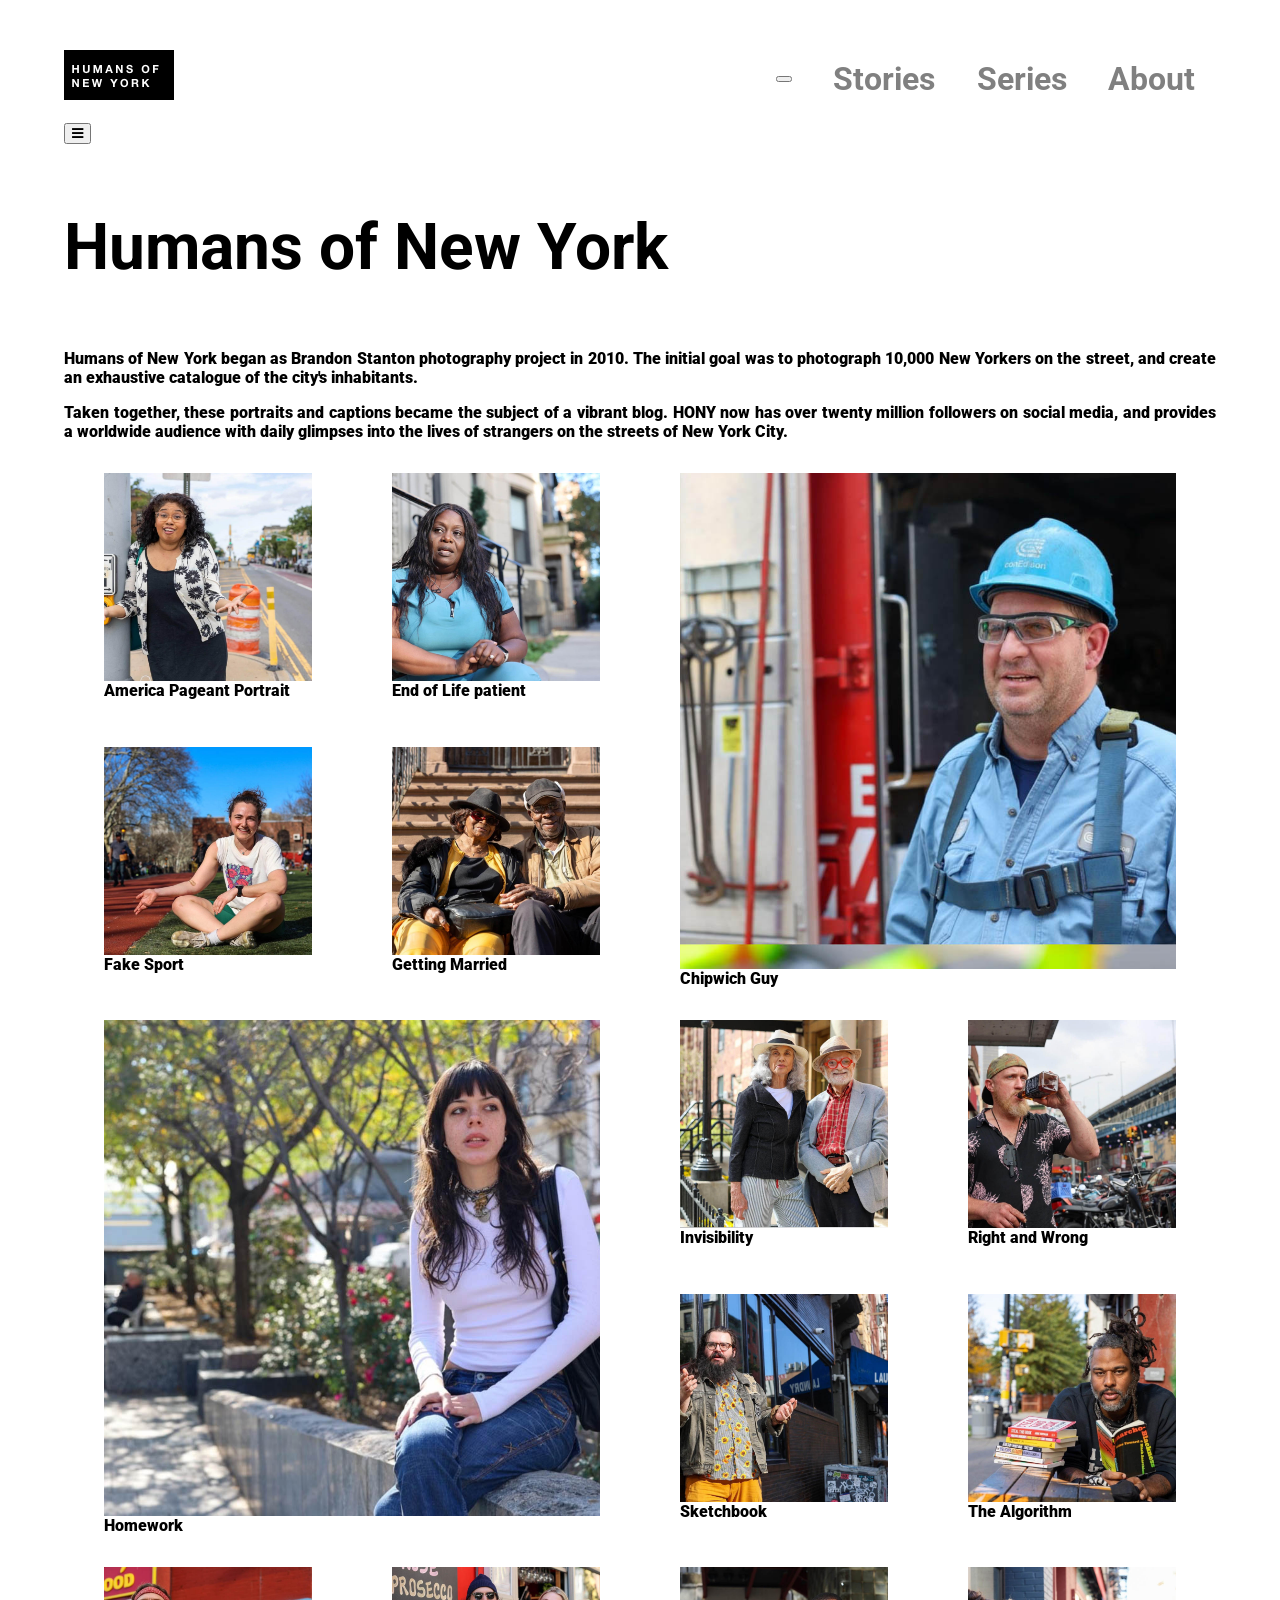
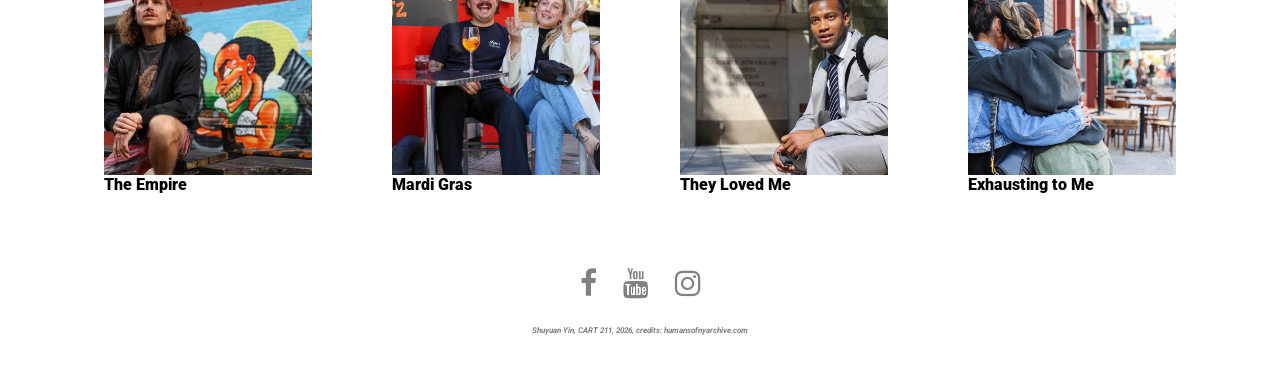
==== assessment5-6/index.html @ f4af53f8 "Add basic scripts for hamburger menu" ====
<!DOCTYPE html>
<html lang="en">
<head>
    <meta charset="UTF-8">
    <meta name="viewport" content="width=device-width, initial-scale=1.0">
    <title>Humans of New York | Cart 211 Assessment</title>

    <meta name="description" content="A Humans of New York Story - A Course exercise (cart211_ exploring semantic HTML, CSS Grid and Mobile queries)">

    <meta property="og:type" content="article">
    <meta property="og:title" content="Humans of New York">
    <meta property="og:description" content="A Humans of New York story presented for CART 211">
    
    <!-- Page url and image use din social media previews -->
    <meta property="og:url" content="put your url here">
    <meta property="og:image" content="">

    <!-- Dimensions and alt desc -->
    
    <meta property="og:image:width" content="1200">
    <meta property="og:image:height" content="630">
    <meta property="og:image:alt" content="Portrait associated with the America Pageant story">

    <!-- Twitter card metadata controls the appearance of shared links on X --> 
    <meta name="twitter:card" content="summary_large_image">
    <meta name="twitter:title" content="Humans of New York">
    <meta name="twitter:description" content="A Humans of New York Story">
    <meta name="twitter:image" content="https:/">

    <!-- Identifies the preferred URL for this page to search engines -->
    <link rel="canonical" href="">

    <!-- favicon -->
    <link rel="icon" href="favicon.ico">

    <meta name="author" content="Shuyuan Yin">
    <meta name="copyright" content="Shuyuan Yin, Student Project, 2026">

    <link rel="stylesheet" href="default.css">
    <!-- google fonts -->
    <link rel="preconnect" href="https://fonts.googleapis.com">
    <link rel="preconnect" href="https://fonts.gstatic.com" crossorigin>
    <link href="https://fonts.googleapis.com/css2?family=Roboto:ital,wght@0,100..900;1,100..900&display=swap" rel="stylesheet">
    
    <!-- Loads Font Awesome, lib for ready made icons -->
    <!-- The social media icons and hamburger menu use this library -->
    <link rel="stylesheet" href="https://cdnjs.cloudflare.com/ajax/libs/font-awesome/4.7.0/css/font-awesome.min.css">
</head>
<body>
    <div id="wrapper">
        <header>
            <nav>
                <div class="logo">
                    <a href="#">
                        <img src="assets/logo.png" alt="Logo" width="110" height="50">
                    </a>
                </div>

                <div class="menu1">
                    <!-- The X-button closes the mobile menu -->
                    <button type="button" class="close-menu" aria-label="Close Navigation Menu"></button>
                    <a href="story1.html" class="menu1_active">Stories</a>
                    <a href="#" class="menu1_active">Series</a>
                    <a href="index.html" class="menu1_active">About</a>
                </div>
                <!-- Hamburger button: displayed on mobile and tablet screens -->
                <div class="Hamburger-menu">
                    <button type="button" aria-label="Close Navigation Menu">
                        <!-- Font Awesome displays the three horizontal menu lines -->
                        <span class="fa fa-bars" aria-hidden="true"></span>
                    </button>
                </div>
            </nav>
        </header>

        <section>
            <article>
                <h1>Humans of New York</h1>
                <p class="intro">
                    Humans of New York began as Brandon Stanton photography project in 2010.  The initial goal was to photograph 10,000 New Yorkers on the street, and create an exhaustive catalogue of the city's inhabitants.
                </p>
                <p class="intro">
                    Taken together, these portraits and captions became the subject of a vibrant blog. HONY now has over twenty million followers on social media, and provides a worldwide audience with daily glimpses into the lives of strangers on the streets of New York City. 
                </p>
                <!-- IMAGE GALLERY -->
                <!-- The pict class creates the CSS grid layour. Each figure is one galley item. Classes im1 through im14 let CSS position images at different sizes to create an asymmetrical collage -->
                <div class="pict">
                    <!-- figure 1: image link caption -->
                    <figure class="im1">
                        <a href="story1.html">
                            <img src="assets/america_pageant.jpg" class="im" alt="America Pageant"></a>

                            <!-- Caption shown over the image using CSS -->
                            <div class="hover-text">America Pageant Portrait</div>
                    </figure>
                    <!-- Figure 2 -->
                    <figure class="im2">
                        <a href="story1.html">
                            <img src="assets/end_of_life_patient.jpg" class="im" alt="End of life patient portrait"></a>

                            <!-- Caption shown over the image using CSS -->
                            <div class="hover-text">End of Life patient</div>
                    </figure>                   
                    <!-- Figure 3 -->
                    <figure class="im3">
                        <a href="story1.html">
                            <img src="assets/Chipwich_guy.jpg" class="im" alt="Chipwich Guy"></a>

                            <!-- Caption shown over the image using CSS -->
                            <div class="hover-text">Chipwich Guy</div>
                    </figure>    
                    <!-- Figure 4 -->
                    <figure class="im4">
                        <a href="story1.html">
                            <img src="assets/fake_sport.jpg" class="im" alt="Fake Sport"></a>

                            <!-- Caption shown over the image using CSS -->
                            <div class="hover-text">Fake Sport</div>
                    </figure>                       
                    <!-- Figure 5 -->
                    <figure class="im5">
                        <a href="story1.html">
                            <img src="assets/gettin_married.jpg" class="im" alt="Getting Married"></a>

                            <!-- Caption shown over the image using CSS -->
                            <div class="hover-text">Getting Married</div>
                    </figure>    
                    <!-- Figure 6 -->
                    <figure class="im6">
                        <a href="story1.html">
                            <img src="assets/homework.jpg" class="im" alt="Homework"></a>

                            <!-- Caption shown over the image using CSS -->
                            <div class="hover-text">Homework</div>
                    </figure>    
                    <!-- Figure 7 -->
                    <figure class="im7">
                        <a href="story1.html">
                            <img src="assets/invisibility.jpg" class="im" alt="Invisibility Story Portrait"></a>

                            <!-- Caption shown over the image using CSS -->
                            <div class="hover-text">Invisibility</div>
                    </figure>
                    <!-- Figure 8 -->
                    <figure class="im8">
                        <a href="story1.html">
                            <img src="assets/Right_and_wrong.jpg" class="im" alt="Right and Wrong"></a>

                            <!-- Caption shown over the image using CSS -->
                            <div class="hover-text">Right and Wrong</div>
                    </figure>                       
                    <!-- Figure 9 -->
                    <figure class="im9">
                        <a href="story1.html">
                            <img src="assets/sketchbook.jpg" class="im" alt="sketchbook"></a>

                            <!-- Caption shown over the image using CSS -->
                            <div class="hover-text">Sketchbook</div>
                    </figure>    
                    <!-- Figure 10 -->
                    <figure class="im10">
                        <a href="story1.html">
                            <img src="assets/the_algorithm.jpg" class="im" alt="The Algorithm"></a>

                            <!-- Caption shown over the image using CSS -->
                            <div class="hover-text">The Algorithm</div>
                    </figure>    
                    <!-- Figure 11 -->
                    <figure class="im11">
                        <a href="story1.html">
                            <img src="assets/The_Empire.jpg" class="im" alt="The Empire"></a>

                            <!-- Caption shown over the image using CSS -->
                            <div class="hover-text">The Empire</div>
                    </figure>    
                    <!-- Figure 12 -->
                    <figure class="im12">
                        <a href="story1.html">
                            <img src="assets/Mardi-Gras.jpg" class="im" alt="Mardi Gras"></a>

                            <!-- Caption shown over the image using CSS -->
                            <div class="hover-text">Mardi Gras</div>
                    </figure>    
                    <!-- Figure 13 -->
                    <figure class="im13">
                        <a href="story1.html">
                            <img src="assets/they_loved_me.jpg" class="im" alt="They Loved Me"></a>

                            <!-- Caption shown over the image using CSS -->
                            <div class="hover-text">They Loved Me</div>
                    </figure>    
                    <!-- Figure 14 -->
                    <figure class="im14">
                        <a href="story1.html">
                            <img src="assets/exhausting_to_me.jpg" class="im" alt="Exhausting to Me"></a>

                            <!-- Caption shown over the image using CSS -->
                            <div class="hover-text">Exhausting to Me</div>
                    </figure>    
                </div>
                <!-- End of Image Gallery -->
            </article>
        </section>
        
        <footer>
            <!-- Groups the social icons and credits together -->
            <div class="social">
                <!-- Social media links -->
                <!-- Font Awesome uses class names to display each icon -->
                <!-- The # links are placeholders and should be replaced with real profile URL's -->
                <div class="icons-wrapper">
                    <a href="#" class="fa fa-facebook" aria-label="Facebook"></a> 
                    <a href="#" class="fa fa-youtube" aria-label="YouTube"></a>
                    <a href="#" class="fa fa-instagram" aria-label="Instagram"></a>
                </div>
                <div class="credits">
                    <p>Shuyuan Yin, CART 211, 2026, credits: humansofnyarchive.com</p>
                </div>
            </div>
        </footer>
    <!-- End of main wrapper -->
    </div>
    <!-- JavaScript - Makes the mobile hamburger menu open and close
     JS adds or removes a CSS class 
     The CSS decides what the menu looks like 
     when that class is present/active -->
    <script>
        // wait until the HTML document has finished loading.HTML. This ensures that the bbuttons exists before JS tries to select items.
        document.addEventListener('DOMContentLoaded', () => {
            // Find the hamburger button inside the mobile menu container
            const hamburgerButton = document.querySelector('.Hamburger-menu button');
            // Find X button to close menu
            const closeButton = document.querySelector('.close-menu');
            // Find container holding nav links
            const menu1 = document.querySelector('.menu1');
            // When the hamburger menu is clicked, add the class "menu-deployed" to the Nav menu. The CSS uses this class to make the menu visibile
            hamburgerButton.addEventListener('click', () => {
                menu1.classList.add('menu-deployed');
            }); 
            // When the X button is clicked, remove the "menu-deployed" class so the new menu closes
            closeButton.addEventListener('click', ()=>{
                menu1.classList.remove('menu-deployed');
            });
        });
    </script>
</body>
</html>
---- assessment5-6/default.css ----
/* General page style */
body {
    font-family: Roboto, sans-serif;
    /* makes the text VERY bold */
    font-weight: 900;
    /* Use the default font size as the reference size */
    font-size: 1em;
    /* spacing */
    padding: 0;
    margin: 0;
}

.menu1 {
    display: flex;
    background: white;
    justify-content: space-around;
    align-items: center;
}

.menu1 a{
    display: block;   
}

#wrapper{
    width: 90%;
    margin: 0 auto;
}

h1 {
    text-align: left;
    /* Make heading x4 base font size */
    font-size: 4em;
    /* Add space below heading */
    margin-bottom: 1em;
}

h2 {
    margin-top: 0px;
    margin-bottom: 30px;
    text-align: right;
    font-size: 20px;
    color: darkgray;
}

#intro {
    font-size: 2em;
    margin-bottom: 1em;
    text-align: justify;
}

/* NAVIGATION BAR */

nav {
    display: grid;
    /* First column: 60% of the grid width */
    /* Second column: the remaining available space */
    grid-template-columns: 60% 1fr;
    
    align-items: center;
    font-size: 2em;
    margin-top: 50px;
}

.logo {
    text-align: left;
}

nav a {
    text-decoration: none;
    color: black;
    font-weight: bold;
}

nav a:hover{
    color: darkgray;
}

.menu1 {
    text-align: right;
}

.menu1_active {
    text-align: right;
    color: gray;
}

/* SECTION AND ARTICLES */

section {
    margin-bottom: 30px;
    text-align: justify;
}

/* Add extra space below the final paragraph */
article p:last-child{
    margin-bottom: 80px;
}

article h3 {
    margin-bottom: 10px;
    color: darkgray;
}

/* FOOTER */
footer {
    margin-top: 20px;
    min-height: 30px;
    font-size: 10px;
    font-weight: lighter;
    text-align: right;
    font-style: italic;
}

footer a {
    text-decoration: none;
    color: black;
}

/* DESKTOP IMAGE GRID */
.pict {
    display: grid;
    /* Create 12 equally sized columns */
    grid-template-columns: repeat(12, 1fr);
    gap: 0;
    margin: 0;
    padding: 0;
}

.im {
    width: 100%;
    height: auto;
    /* request a square image area */
    aspect-ratio: 1 / 1;
    /* fill the area without stretching the image */
    /* the image may be cropped to fit */
    object-fit: cover;
    /* include padding and margins inside element dimensions */
    box-sizing: border-box;
    display: block;
}

/* FIRST AND SECOND ROWS */
/* Image 1: Upper left position */
.im1 {
    /* span this image 3 columns */
    grid-column: 1 / 4;

    /* span 2 rows */
    grid-row: 1 / 3;
}

.im2 {
    /* span next 3 columns */
    grid-column: 4 / 7;

    /* span same 2 rows */
    grid-row: 1 / 3;
}

/* Image 3 is a large rectangle on the right */
.im3 {
    /* span 6 columns */
    grid-column: 7 / 13;

    /* span 2 rows */
    grid-row: 1 / 5;
}

/* Img 4: below image 1 */
.im4 {
    /* same 3 columns as image 1 */
    grid-column: 1 / 4;

    /* span 2 rows */
    grid-row: 3 / 5;
}

/* img5: below image 2 */
.im5 {
    /* span this image 3 columns */
    grid-column: 4 / 7;

    /* span 2 rows */
    grid-row: 3 / 5;
}

/* THIRD AND FOURTH ROWS */
/* img 6: large rectangle on the left */
.im6{
    /* span 6 columns */
    grid-column: 1 / 7;

    /* span 4 rows */
    grid-row:  5 / 9;
}

/* upper img on the right */
.im7{
    /* span 3 columns */
    grid-column: 7 / 10;

    /* span 2 rows */
    grid-row:  5 / 7;
}

/* Beside Image 7 */
.im8{
    /* span last 3 columns */
    grid-column: 10 / 13;

    /* span 2 rows */
    grid-row:  5 / 7;
}

/* below img 7 */
.im9{
    /* same as 7 */
    grid-column: 7 / 10;

    /* span rows 7 and 8 */
    grid-row:  7 / 9;
}

.im10{
    /* smae as img 8*/
    grid-column: 10 / 13;

    /* span rows 7 and 9 */
    grid-row:  7 / 9;
}

/* FINAL ROW: IMAGES 11 TO 14 */
/* Apply shared positioning to images 11 and 13 */
.im11, .im13 {
    /* initially assigning first 3 columns */
    grid-column: 1 / 4;

    /* span the final 2 rows */
    grid-row: 9 / 11;
}

/* Apply shared positioning to images 12 to 14 */
.im12, .im14 {
    /* initially assigning columns 4 through 6 */
    grid-column: 4 / 7;

    /* span the final 2 rows */
    grid-row: 9 / 11;
}

/* Override starting position for img 13 */
.im13 {
    /* place img 13 in column 7 through 9 */
    grid-column: 7 / 10;
}

/* Override starting position for image 14 */
.im14 {
    /* place img 14 in column 10 through 12 */
    grid-column: 10 / 13;
}

/* END OF THE DESKTOP IMAGE GRID */

/* SOCIAL MEDIA LINKS */
.social a {
    color: gray;
    font-size: 30px;
}

.social a:hover{
    color: lightgray;
    font-size: 30px;
}

.social p {
    margin-top: 10px;
    margin-bottom: 30px;
    color: gray;
    text-align: center;
    /* Use 80% of the inherited font size */
    font-size: 0.8em;
}

/* SOCIAL ICON CONTAINER */
.social {
    display: flex;
    /* Stack the children vertically  */
    flex-direction: column;
    /* Center the children horizontally */
    align-items: center;
    text-align: center;
    /* 20 vertical, 0 horizontal */
    padding: 20px 0px;
}

.social .fa {
    font-size: 3em;
    padding: 8px;
    color: gray;
}

/* ICON ROW AND HOVER EFFECTS */
.icons-wrapper {
    /* arrange icons in a row */
    display: flex;
    justify-content: center;
    /* allows the icons to move to another line when needed */
    flex-wrap: wrap;
    gap: 10px;
    width: 100%;
}

.fa {
    font-size: 6em;
}

.fa:hover {
    color: lightgray;
}

.credits {
    margin-top: 10px;
    font-size: 1em;
    width: 100%;
}
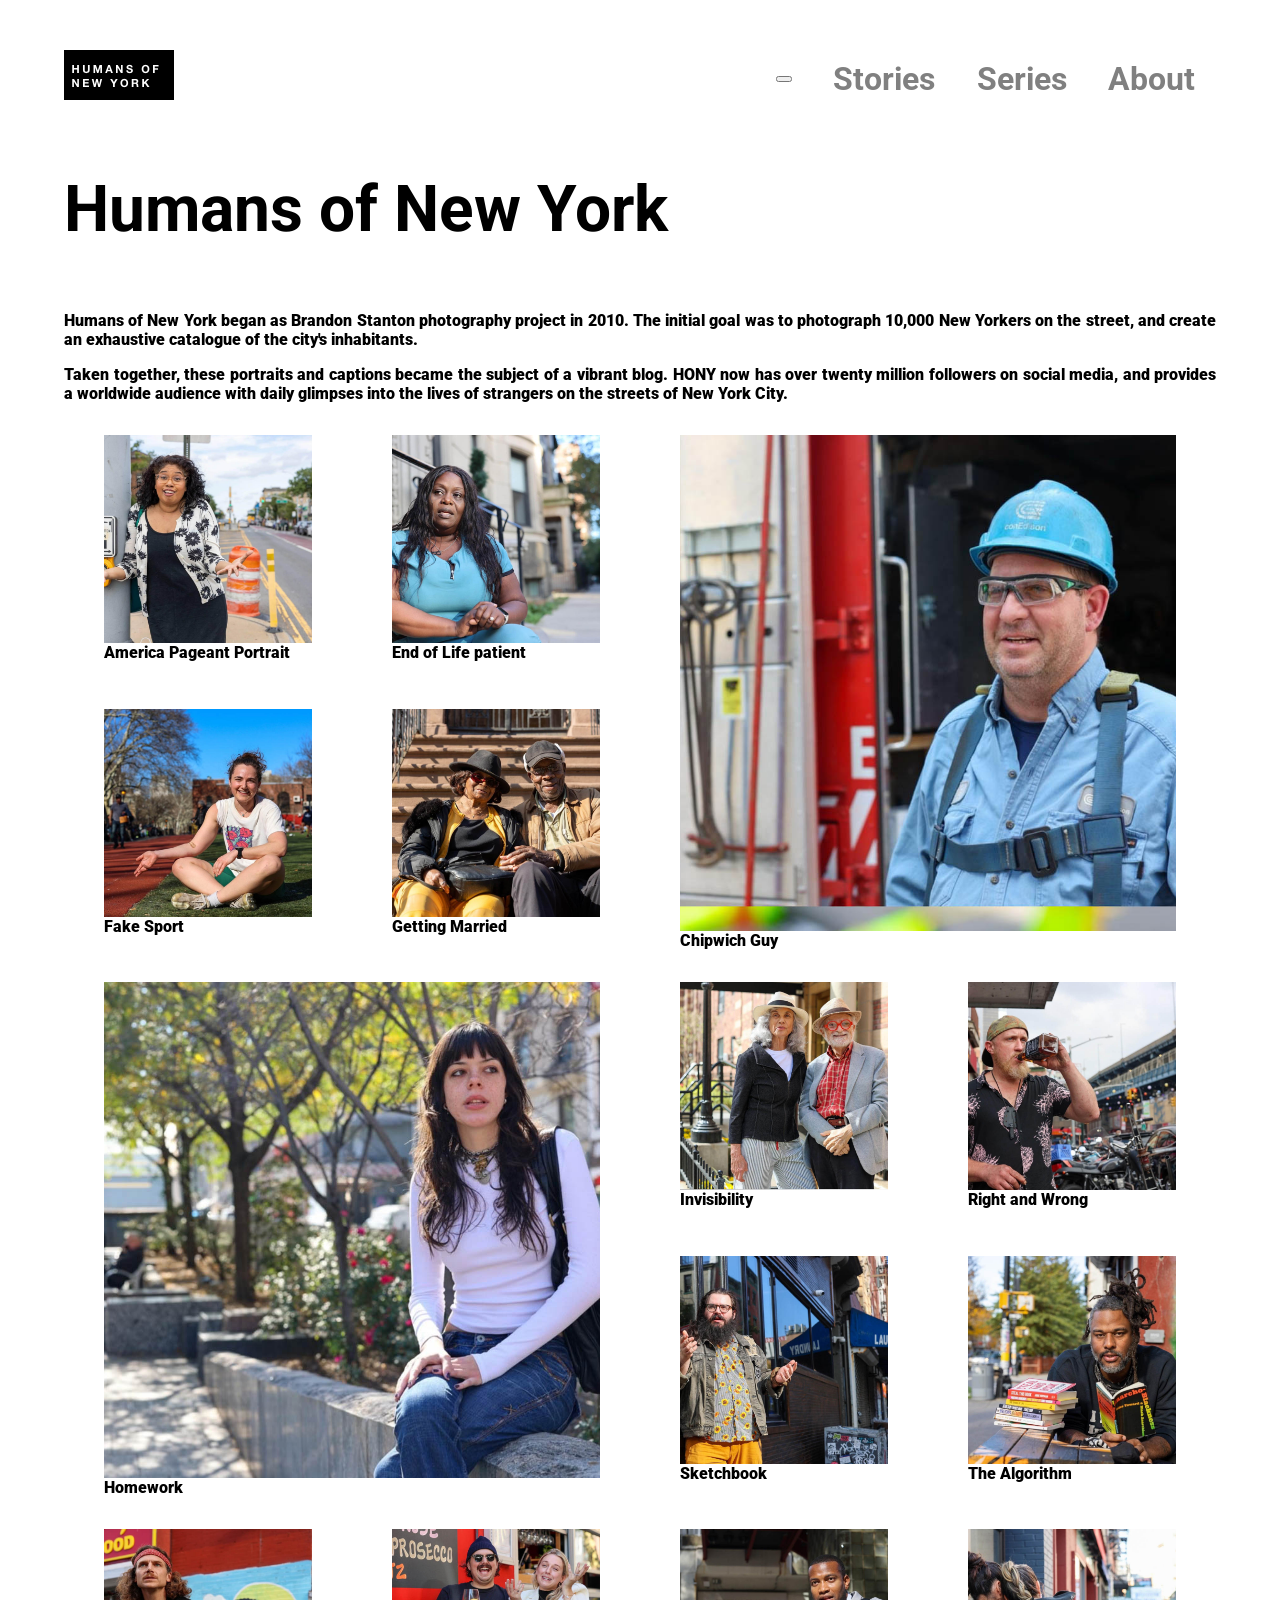
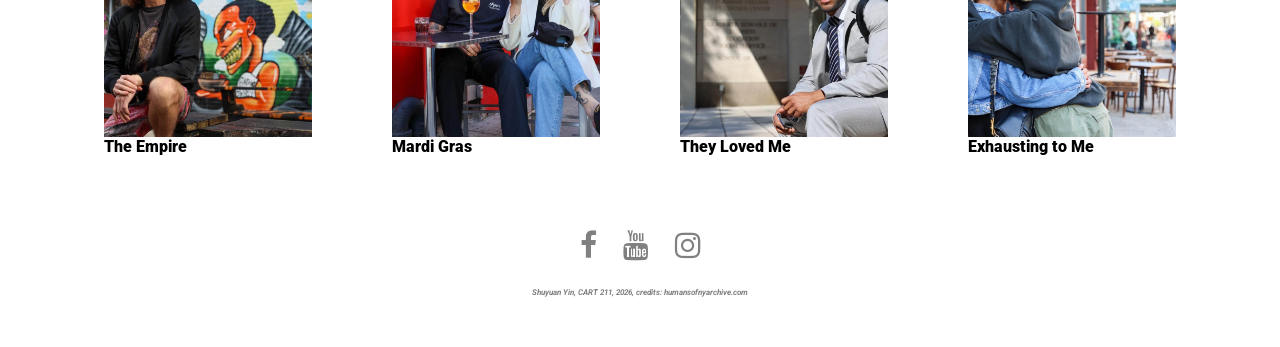
==== commit f77fc39d: "Add new css for stories and burger menu" ====
--- a/assessment5-6/index.html
+++ b/assessment5-6/index.html
@@ -64,7 +64,7 @@
                     <a href="index.html" class="menu1_active">About</a>
                 </div>
                 <!-- Hamburger button: displayed on mobile and tablet screens -->
-                <div class="Hamburger-menu">
+                <div class="hamburger-menu">
                     <button type="button" aria-label="Close Navigation Menu">
                         <!-- Font Awesome displays the three horizontal menu lines -->
                         <span class="fa fa-bars" aria-hidden="true"></span>
@@ -228,7 +228,7 @@
         // wait until the HTML document has finished loading.HTML. This ensures that the bbuttons exists before JS tries to select items.
         document.addEventListener('DOMContentLoaded', () => {
             // Find the hamburger button inside the mobile menu container
-            const hamburgerButton = document.querySelector('.Hamburger-menu button');
+            const hamburgerButton = document.querySelector('.hamburger-menu button');
             // Find X button to close menu
             const closeButton = document.querySelector('.close-menu');
             // Find container holding nav links
--- a/assessment5-6/default.css
+++ b/assessment5-6/default.css
@@ -21,6 +21,30 @@
     display: block;   
 }
 
+/* hide the hamburger menu by default on desktop */
+.hamburger-menu {
+    display: none;
+    /* the mobile media query will display it */
+    /* vertically center its contents when using Flexbox */
+    align-items: center;
+    /* horizontally center its content */
+    justify-content: center;
+}
+
+.hamburger-menu button {
+    /* removes default BG for buttons */
+    background: none;
+    border: none;
+    font-size: 2em;
+    color: gray;
+}
+
+.hamburger-menu button .fa-bars {
+    cursor: pointer;
+}
+
+/* MAIN CONTENT AND HEADINGS */
+
 #wrapper{
     width: 90%;
     margin: 0 auto;
@@ -42,10 +66,23 @@
     color: darkgray;
 }
 
+.stories-title{
+    text-align: right;
+    font-size: 3em;
+}
+
 #intro {
     font-size: 2em;
     margin-bottom: 1em;
     text-align: justify;
+}
+
+h3 {
+    margin-top: 0px;
+    margin-bottom: 10px;
+    text-align: left;
+    font-size: 20px;
+    color: darkgray;
 }
 
 /* NAVIGATION BAR */
@@ -116,7 +153,30 @@
     color: black;
 }
 
+/* Story Page Layout */
+/* Left column of the story page */
+.left-stories {
+    /* Span five grid columns, from line 1 to line 6 */
+    grid-column: 1 / 6;
+    margin: 0;
+    padding: 0;
+}
+
+/* Right column containing the story text */
+.stories {
+    grid-column: 7 / 13;
+    margin: 0;
+    padding: 0;
+    font-size: 1.2em;
+    line-height: 1.5em;
+}
+
+.stories p {
+    margin-top: 0;
+}
+
 /* DESKTOP IMAGE GRID */
+
 .pict {
     display: grid;
     /* Create 12 equally sized columns */
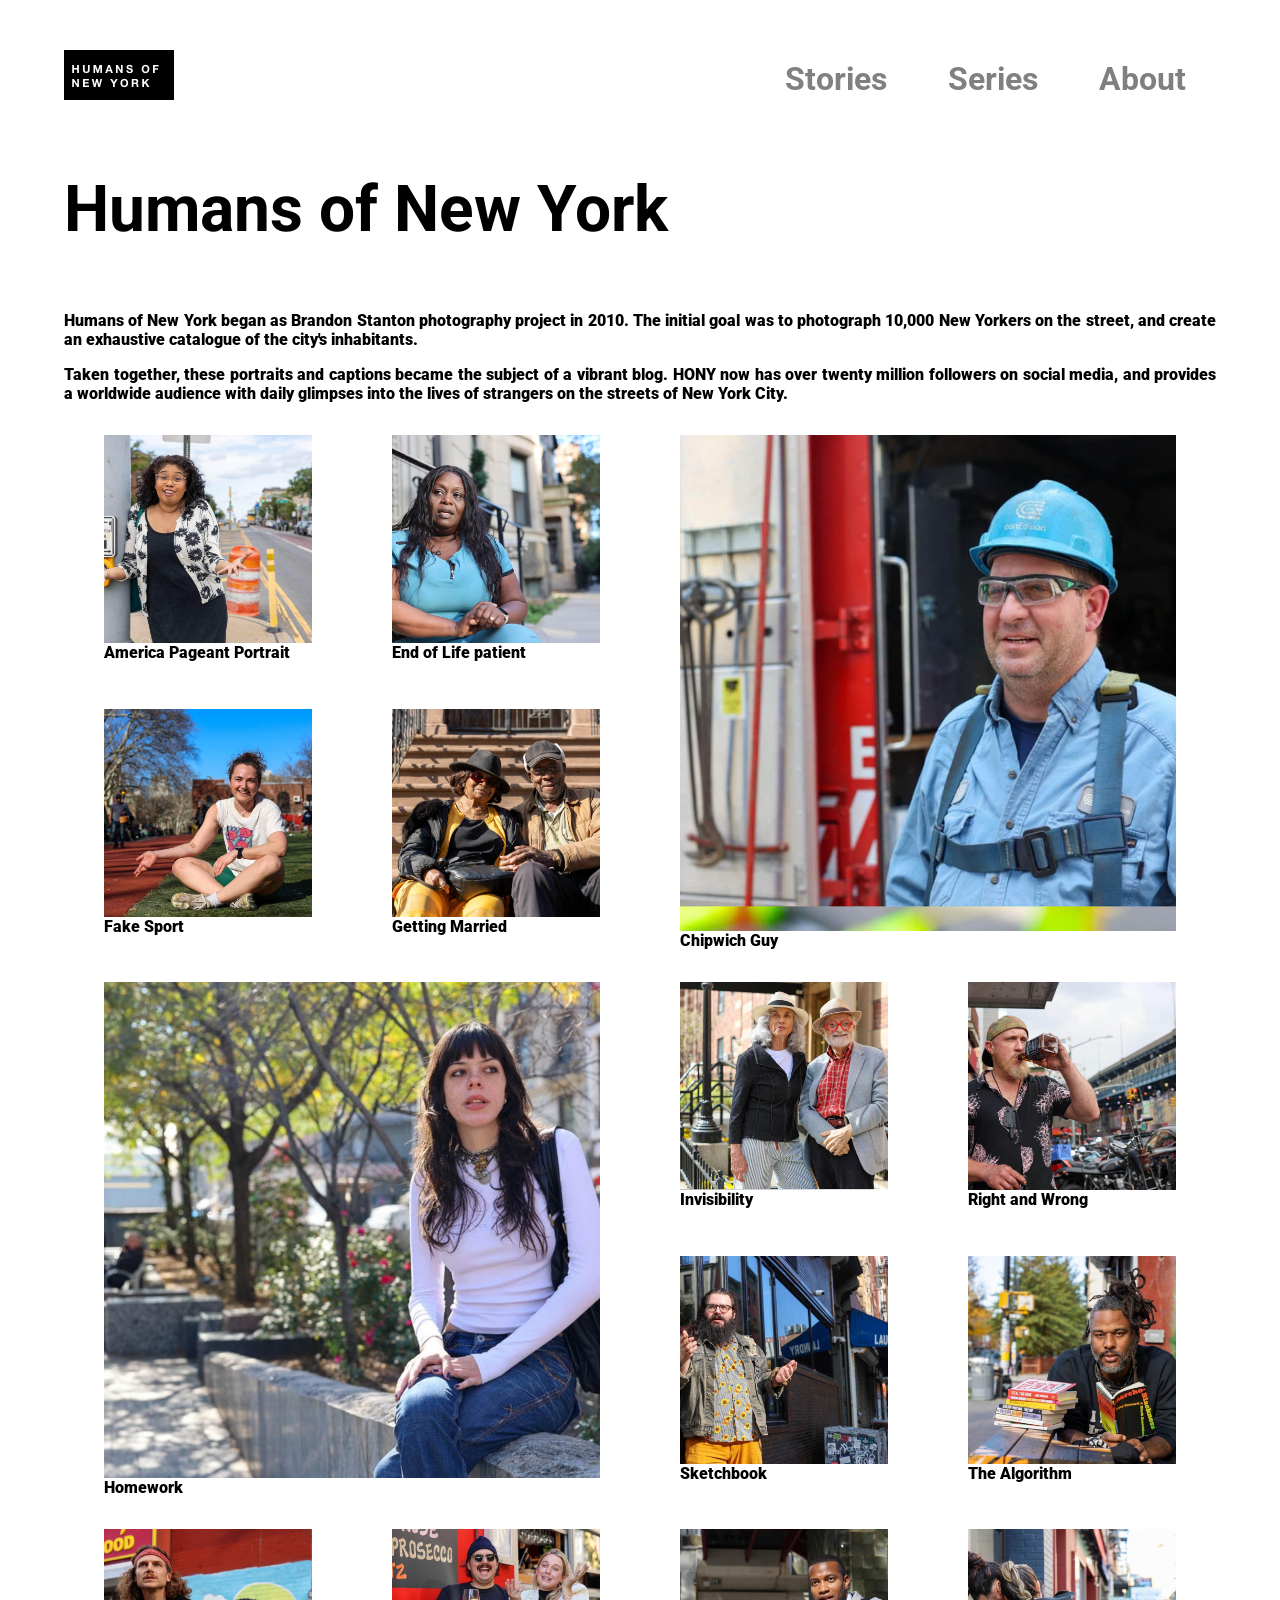
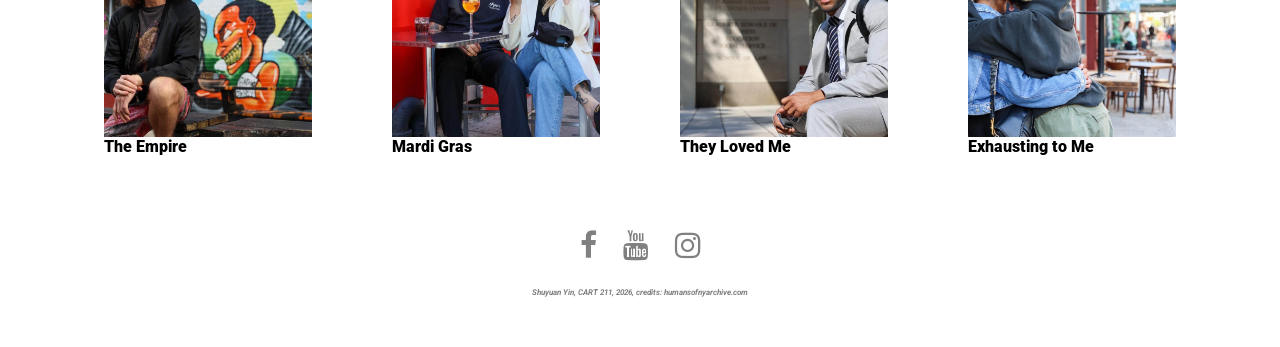
==== commit 33677ec6: "Add content to button for display" ====
--- a/assessment5-6/index.html
+++ b/assessment5-6/index.html
@@ -58,7 +58,8 @@
 
                 <div class="menu1">
                     <!-- The X-button closes the mobile menu -->
-                    <button type="button" class="close-menu" aria-label="Close Navigation Menu"></button>
+                    <!-- &[INSERT TEXT]; is an escape character, this will display a multiplcation sign -->
+                    <button type="button" class="close-menu" aria-label="Close Navigation Menu">&times;</button>
                     <a href="story1.html" class="menu1_active">Stories</a>
                     <a href="#" class="menu1_active">Series</a>
                     <a href="index.html" class="menu1_active">About</a>
--- a/assessment5-6/default.css
+++ b/assessment5-6/default.css
@@ -41,6 +41,10 @@
 
 .hamburger-menu button .fa-bars {
     cursor: pointer;
+}
+
+.close-menu {
+    display: none;
 }
 
 /* MAIN CONTENT AND HEADINGS */
@@ -383,4 +387,214 @@
     margin-top: 10px;
     font-size: 1em;
     width: 100%;
+}
+
+/* RESPONSIVE DESIGN */
+
+/* Apply these styles when the screen is 1024px wide or less */
+@media (max-width: 1024px) {
+    /* Show the Hamburger menu on smaller screens */
+    .hamburger-menu {
+        display: flex;
+        align-items: center;
+    }
+    /* Set mobile menu link colors and decorations */
+    .menu1 a, .menu a:hover {
+        text-decoration: none;
+        color: gray;
+        background-color: transparent;
+    }
+    /* Hide the menu until it is opened */
+    .menu1 {
+        display: none;
+        position: fixed;
+        top: 0;
+        left: 0;
+        width: 100%;
+        height: 100%;
+        background: white;
+        flex-direction: column;
+        justify-content: center;
+        align-items: center;
+        /* place menu above most page content */
+        z-index: 1000;
+    }
+
+    /* Make each mobile menu link easier to tap */
+    .menu1 a {
+        padding: 20px;
+    }
+
+    /* display close menu button */
+    .close-menu {
+        display: block;
+        position: absolute;
+        top: 20px;
+        right: 20px;
+        font-size: 2em;
+        color: gray;
+    }
+
+    .hamburger-menu {
+        display: block;
+    }
+
+    /* Apply this class when mobile menu is opened */
+    .menu-deployed {
+        display: flex;
+        flex-direction: column;
+        justify-content: center;
+        align-items: center;
+        width: 100%;
+        /* vh fills the viewport height */
+        height: 100vh;
+        position: fixed;
+        top: 0;
+        left: 0;
+        background-color: white;
+        z-index: 1000;
+        padding-top: 50px;
+    }
+    /* Highlight the active menu link */
+    .menu1_active {
+        color: black;
+    }
+    /* removes any grid-column place from the hamburger */
+    .hamburger-menu {
+        grid-column: auto;
+    }
+    button {
+        border-width: 0px;
+        background-color: white;
+    }
+    /* Redesign the nav bar from mobile screens */
+    nav {
+        margin: 0 auto;
+        margin-bottom: 50px;
+        width: 100%;
+        box-sizing: border-box;
+        padding: 10px 20px;
+        line-height: 30px;
+        position: relative;
+        display: flex;
+        /* separate the navigation items horizontally */
+        justify-content: space-between;
+        align-items: center;
+        flex-wrap: wrap;
+        /* adds black bottom border */
+        border-bottom: 4px solid black;
+        background: black;
+        z-index: 1000;
+        color: white;
+    }
+    h1 {
+        margin-top: 50px;
+    }
+    nav a {
+        color: white;
+    }
+    /* MOBILE CONTENT WRAPPER */
+    #wrapper {
+        margin-top: 500px;
+        position: relative;
+        width: 90%;
+        /* Center the wrapper and reset its top margin to zero */
+        margin: 0 auto;
+        /* Prevent the wrapper from floating to one side */
+        float: none;
+    }
+
+    footer {
+        margin-top: 40px;
+        font-size: 12px;
+    }
+
+    /* TWO COLUMN MOBILE IMAGE GRID */
+    .pict {
+        display: grid;
+        grid-template-columns: repeat(2, minmax(0, 1fr));
+        gap: 8px;
+
+        width: 100%;
+        max-width: 100%;
+        box-sizing: border-box;
+
+        margin: 0;
+        padding: 0;
+
+        grid-auto-flow: row;
+        align-items: start;
+    }
+
+    /* 
+        Restrain desktop positioning and constrain each grid item.
+        The special character ^ is called a caret. In CSS, when used inside
+        an attribute selector, it means "starts with" 
+        .active^= - means the attribute must start with the specified text
+    */
+    .pict figure, 
+    .pict [class^="im"]{
+        grid-column: auto;
+        grid-row: auto;
+
+        width: 100%;
+        min-width: 0;
+        max-width: 100%;
+        box-sizing: border-box;
+        margin: 0;
+        padding: 0;
+    }
+
+    /* Make images fit inside of their columns */
+    .pict img {
+        display: block;
+        width: 100%;
+        max-width: 100%;
+        height: auto;
+        aspect-ratio: 1 / 1;
+        object-fit: cover;
+        box-sizing: border-box;
+    }
+
+    /* Prevent our hover effects from creating horizontal overflow */
+    .pict figure:hover img,
+    .pict .im:hover {
+        transform: none;
+    }
+
+    /* Keep hover text inside the image */
+    .pict .hover-text {
+        max-width: calc(100% - 20px);
+        box-sizing: border-box;
+        white-space: normal;
+    }
+
+    /* Apply only on smaller screens */
+    @media (max-width: 600px){
+        .pict {
+            grid-template-columns: repeat(2, minmax(0, 1fr));
+            gap: 5px;
+        }
+    }
+
+    /* MOBILE STORIES LAYOUT */
+    .left-stories {
+        grid-column: 1 / 3;
+        margin: 0;
+        padding: 0;
+    }
+
+    .stories {
+        grid-column: 1 / 3;
+        margin: 0;
+        padding: 0;
+        font-size: 1.2em;
+        line-height: 1.5em;
+    }
+
+    /* MOBILE BOOK GRID */
+    .books {
+        grid-template-columns: auto auto;
+        gap: 16px;
+    }
 }
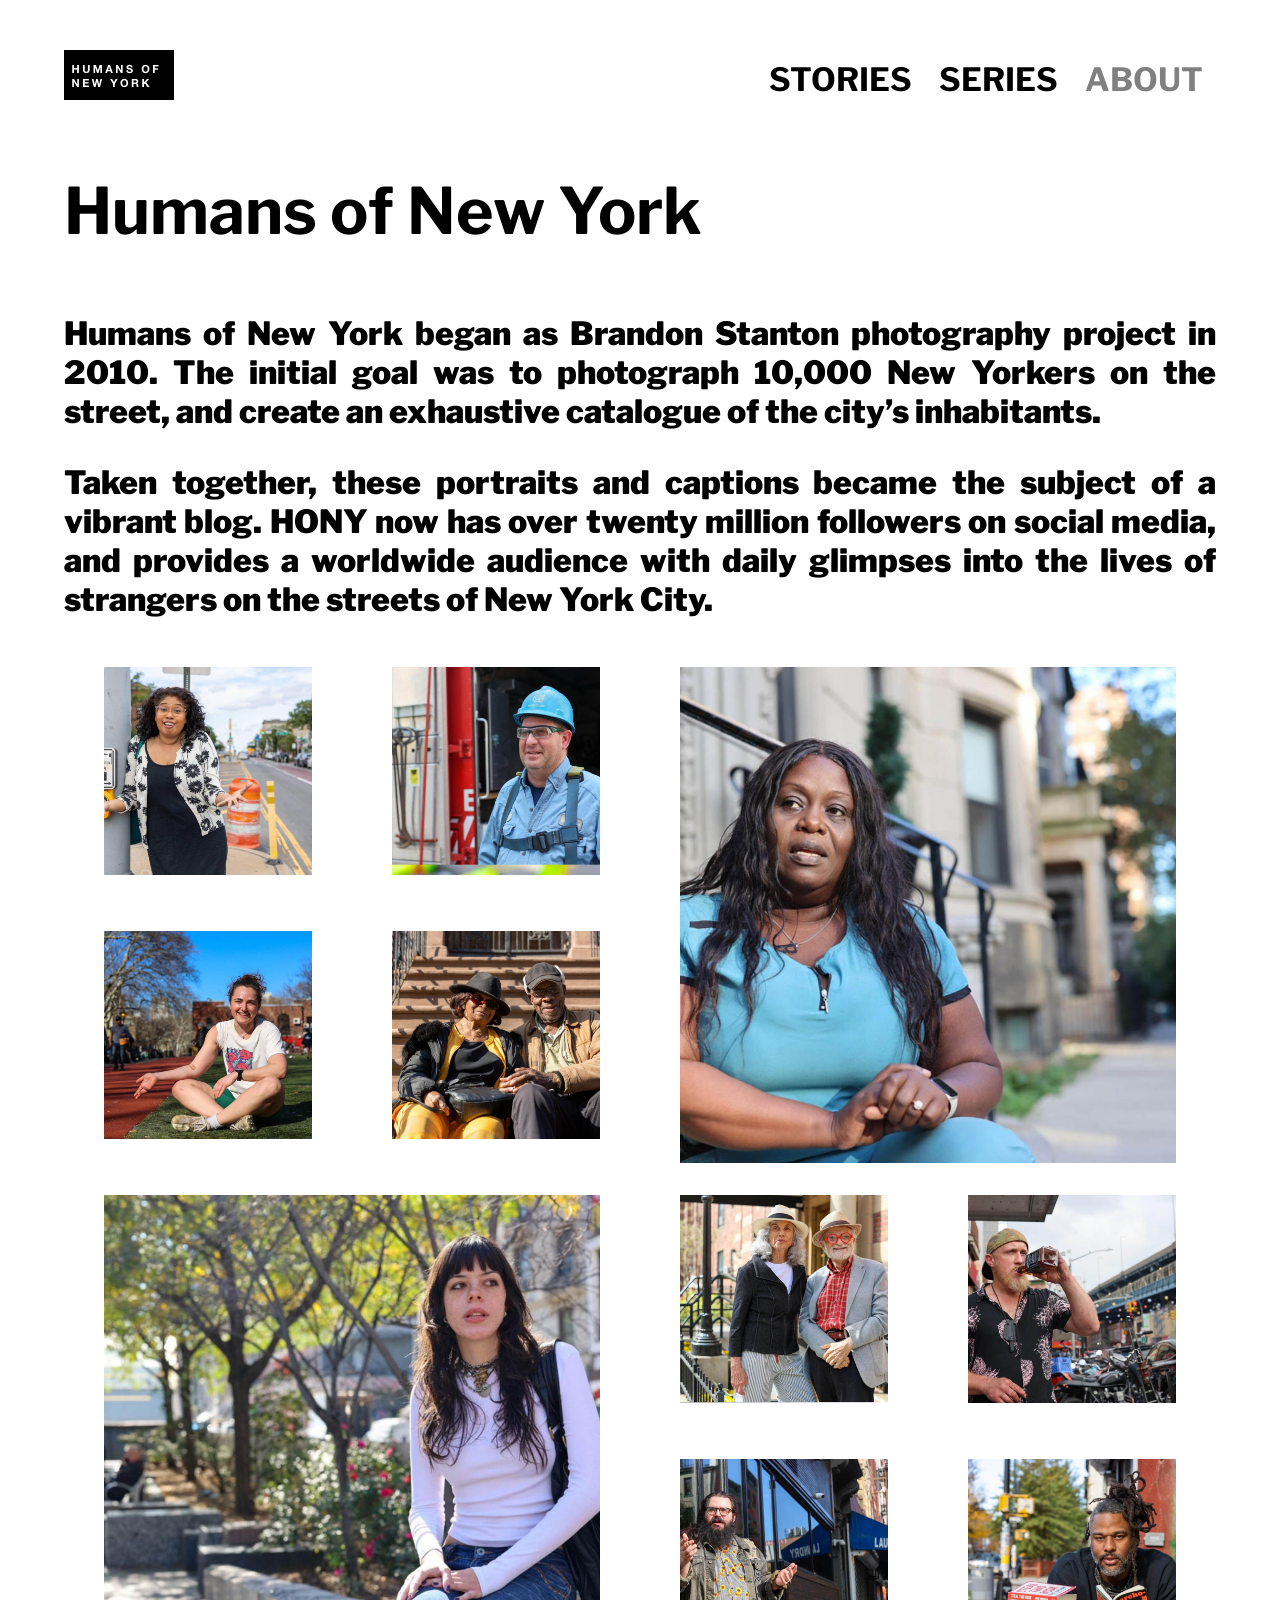
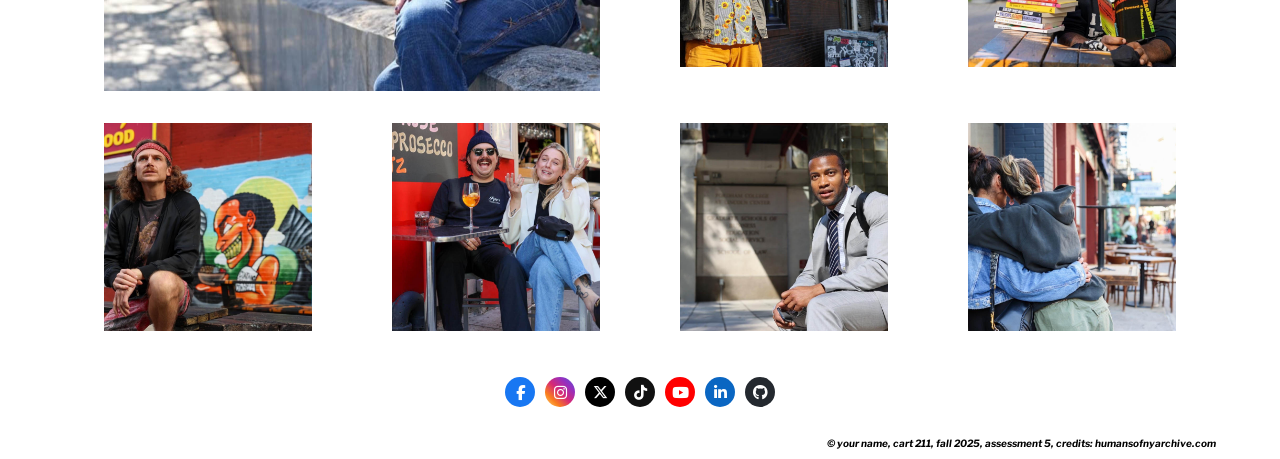
==== commit 405f553c: "Replace original files with moodle ones" ====
--- a/assessment5-6/index.html
+++ b/assessment5-6/index.html
@@ -1,248 +1,401 @@
+
 <!DOCTYPE html>
+<!-- Tells the browser that this document uses HTML5. -->
+
 <html lang="en">
+<!-- The page content is written in English. -->
+
 <head>
+    <!-- The head contains information about the page, not the visible page content. -->
+
+    <!-- Sets the character encoding so special characters display correctly. -->
     <meta charset="UTF-8">
-    <meta name="viewport" content="width=device-width, initial-scale=1.0">
-    <title>Humans of New York | Cart 211 Assessment</title>
-
-    <meta name="description" content="A Humans of New York Story - A Course exercise (cart211_ exploring semantic HTML, CSS Grid and Mobile queries)">
-
+
+    <!-- The title appears in the browser tab. -->
+    <title>Humans of New York | CART 211 Assessment 5</title>
+
+    <!-- A short description of the page used by search engines. -->
+    <meta name="description" content="A Humans of New York story: “Ms. America pageant”. Course exercise (CART 211) exploring semantic HTML, CSS grid, and accessible media presentation.">
+
+    <!-- Open Graph metadata controls how the page looks when shared on social media. -->
     <meta property="og:type" content="article">
-    <meta property="og:title" content="Humans of New York">
-    <meta property="og:description" content="A Humans of New York story presented for CART 211">
-    
-    <!-- Page url and image use din social media previews -->
-    <meta property="og:url" content="put your url here">
-    <meta property="og:image" content="">
-
-    <!-- Dimensions and alt desc -->
-    
+    <meta property="og:title" content="Humans of New York — “Ms. America pageant”">
+    <meta property="og:description" content="A Humans of New York story presented for CART 211.">
+
+    <!-- The page URL and image used in social media previews. -->
+    <meta property="og:url" content="https://hybrid.concordia.ca/yourname/hony/ms-america.html">
+    <meta property="og:image" content="https://hybrid.concordia.ca/yourname/hony/assets/america_pageant_og.jpg">
+
+    <!-- The dimensions and alternative description of the preview image. -->
     <meta property="og:image:width" content="1200">
     <meta property="og:image:height" content="630">
-    <meta property="og:image:alt" content="Portrait associated with the America Pageant story">
-
-    <!-- Twitter card metadata controls the appearance of shared links on X --> 
+    <meta property="og:image:alt" content="Portrait associated with the Ms. America pageant story">
+
+    <!-- Twitter card metadata controls the appearance of shared links on X. -->
     <meta name="twitter:card" content="summary_large_image">
-    <meta name="twitter:title" content="Humans of New York">
-    <meta name="twitter:description" content="A Humans of New York Story">
-    <meta name="twitter:image" content="https:/">
-
-    <!-- Identifies the preferred URL for this page to search engines -->
-    <link rel="canonical" href="">
-
-    <!-- favicon -->
-    <link rel="icon" href="favicon.ico">
-
-    <meta name="author" content="Shuyuan Yin">
-    <meta name="copyright" content="Shuyuan Yin, Student Project, 2026">
-
+    <meta name="twitter:title" content="Humans of New York — “Ms. America pageant”">
+    <meta name="twitter:description" content="A Humans of New York story presented for CART 211.">
+    <meta name="twitter:image" content="https://hybrid.concordia.ca/yourname/hony/assets/america_pageant_og.jpg">
+
+    <!-- Identifies the preferred URL for this page to search engines. -->
+    <link rel="canonical" href="https://hybrid.concordia.ca/yourname/hony/ms-america.html">
+
+    <!-- Adds a small icon to the browser tab. -->
+    <link rel="icon" href="assets/favicon.ico">
+
+    <!-- Identifies the author and copyright information. -->
+    <meta name="author" content="Your Name">
+    <meta name="copyright" content="© Your Name, student project, 2025">
+
+    <!-- Connects this HTML file to the external CSS stylesheet. -->
+    <!-- The CSS controls colours, fonts, spacing, layout, and responsiveness. -->
     <link rel="stylesheet" href="default.css">
-    <!-- google fonts -->
-    <link rel="preconnect" href="https://fonts.googleapis.com">
-    <link rel="preconnect" href="https://fonts.gstatic.com" crossorigin>
-    <link href="https://fonts.googleapis.com/css2?family=Roboto:ital,wght@0,100..900;1,100..900&display=swap" rel="stylesheet">
-    
-    <!-- Loads Font Awesome, lib for ready made icons -->
-    <!-- The social media icons and hamburger menu use this library -->
-    <link rel="stylesheet" href="https://cdnjs.cloudflare.com/ajax/libs/font-awesome/4.7.0/css/font-awesome.min.css">
+
+    <!-- Makes the page adapt to the width of mobile devices. -->
+    <!-- Without this, mobile browsers may display the page as if it were desktop-sized. -->
+    <meta name="viewport" content="width=device-width, initial-scale=1.0">
+
+    <!-- Loads Google Fonts that can be used in the CSS stylesheet. -->
+    <link href="https://fonts.googleapis.com/css2?family=Roboto&family=Varela+Round&display=swap" rel="stylesheet">
+
+    <!-- Establishes an early connection to Google Fonts to help them load faster. -->
+    <link rel="preconnect" href="https://fonts.gstatic.com">
+
+    <!-- Loads Libre Franklin, another font used by the website. -->
+    <link
+        href="https://fonts.googleapis.com/css2?family=Libre+Franklin:ital,wght@0,100;0,400;0,900;1,100;1,900&display=swap"
+        rel="stylesheet">
+
+    <!-- Loads Font Awesome, a library of ready-made icons. -->
+    <!-- The social media icons and hamburger menu use this library. -->
+     <link
+        rel="stylesheet"
+        href="https://cdnjs.cloudflare.com/ajax/libs/font-awesome/6.7.2/css/all.min.css"
+    >
+
 </head>
+
 <body>
+    <!-- Everything inside the body is part of the visible webpage. -->
+
+    <!-- Main wrapper: groups the page content together. -->
+    <!-- CSS uses #wrapper to control the overall width and centre the content. -->
     <div id="wrapper">
+
+        <!-- HEADER: contains the logo and navigation menu. -->
         <header>
+
+            <!-- NAV: contains links that help visitors move around the website. -->
             <nav>
+
+                <!-- Logo: clicking the image takes the visitor to the linked page. -->
                 <div class="logo">
                     <a href="#">
+                        <!-- The alt attribute describes the image for screen readers. -->
                         <img src="assets/logo.png" alt="Logo" width="110" height="50">
                     </a>
                 </div>
 
+                <!-- Navigation links.
+                     CSS displays these horizontally on desktop
+                     and as a menu panel on smaller screens. -->
                 <div class="menu1">
-                    <!-- The X-button closes the mobile menu -->
-                    <!-- &[INSERT TEXT]; is an escape character, this will display a multiplcation sign -->
-                    <button type="button" class="close-menu" aria-label="Close Navigation Menu">&times;</button>
-                    <a href="story1.html" class="menu1_active">Stories</a>
-                    <a href="#" class="menu1_active">Series</a>
-                    <a href="index.html" class="menu1_active">About</a>
+
+                    <!-- The X button closes the mobile navigation menu. -->
+                    <button type="button" class="close-menu" aria-label="Close navigation menu">
+                        &times;
+                    </button>
+
+                    <!-- Links to other pages of the website. -->
+                    <a href="storie1.html" class="menuI">STORIES</a>
+
+                    <!-- This link currently points to the top of the current page. -->
+                    <a href="#" class="menuI">SERIES</a>
+
+                    <!-- The active class can be styled differently in the CSS. -->
+                    <a href="index.html" class="menuI_active">ABOUT</a>
+
                 </div>
-                <!-- Hamburger button: displayed on mobile and tablet screens -->
+
+                <!-- Hamburger button: displayed on mobile and tablet screens. -->
                 <div class="hamburger-menu">
-                    <button type="button" aria-label="Close Navigation Menu">
-                        <!-- Font Awesome displays the three horizontal menu lines -->
+
+                    <button type="button" aria-label="Open navigation menu">
+                        <!-- Font Awesome displays the three horizontal menu lines. -->
                         <span class="fa fa-bars" aria-hidden="true"></span>
                     </button>
+
                 </div>
+
             </nav>
         </header>
 
+        <!-- SECTION: groups the main content of the page. -->
         <section>
+
+            <!-- ARTICLE: contains a related piece of written and visual content. -->
             <article>
+
+                <!-- H1 is the main heading of the page. -->
+                <!-- A page generally uses one main H1 heading. -->
                 <h1>Humans of New York</h1>
+
+                <!-- Introductory paragraph.
+                     The intro class lets CSS apply specific font and spacing styles. -->
                 <p class="intro">
-                    Humans of New York began as Brandon Stanton photography project in 2010.  The initial goal was to photograph 10,000 New Yorkers on the street, and create an exhaustive catalogue of the city's inhabitants.
+                    Humans of New York began as Brandon Stanton photography project in 2010.
+                    The initial goal was to photograph 10,000 New Yorkers on the street,
+                    and create an exhaustive catalogue of the city’s inhabitants.
                 </p>
+
+                <!-- A second introductory paragraph explaining the project. -->
                 <p class="intro">
-                    Taken together, these portraits and captions became the subject of a vibrant blog. HONY now has over twenty million followers on social media, and provides a worldwide audience with daily glimpses into the lives of strangers on the streets of New York City. 
+                    Taken together, these portraits and captions became the subject of a
+                    vibrant blog. HONY now has over twenty million followers on social
+                    media, and provides a worldwide audience with daily glimpses into
+                    the lives of strangers on the streets of New York City.
                 </p>
-                <!-- IMAGE GALLERY -->
-                <!-- The pict class creates the CSS grid layour. Each figure is one galley item. Classes im1 through im14 let CSS position images at different sizes to create an asymmetrical collage -->
+
+                <!-- IMAGE GALLERY:
+                     The pict class creates the CSS Grid layout.
+                     Each figure is one gallery item.
+                     Classes im1 through im14 let CSS position images
+                     at different sizes to create an asymmetrical collage. -->
                 <div class="pict">
-                    <!-- figure 1: image link caption -->
+
+                    <!-- FIGURE 1: image, link, and caption. -->
                     <figure class="im1">
-                        <a href="story1.html">
-                            <img src="assets/america_pageant.jpg" class="im" alt="America Pageant"></a>
-
-                            <!-- Caption shown over the image using CSS -->
-                            <div class="hover-text">America Pageant Portrait</div>
-                    </figure>
-                    <!-- Figure 2 -->
+                        <!-- Clicking the image opens the linked HTML page. -->
+                        <a href="recette1.html">
+                            <img src="assets/america_pageant.jpg" class="im" alt="Ms. America pageant portrait">
+                        </a>
+
+                        <!-- Caption shown over the image using CSS. -->
+                        <div class="hover-text">america pageant</div>
+                    </figure>
+
+                    <!-- FIGURE 2 -->
                     <figure class="im2">
-                        <a href="story1.html">
-                            <img src="assets/end_of_life_patient.jpg" class="im" alt="End of life patient portrait"></a>
-
-                            <!-- Caption shown over the image using CSS -->
-                            <div class="hover-text">End of Life patient</div>
-                    </figure>                   
-                    <!-- Figure 3 -->
+                        <a href="projet1.html">
+                            <img src="assets/Chipwich_guy.jpg" class="im" alt="Chipwich guy portrait">
+                        </a>
+                        <div class="hover-text">Chipwich guy</div>
+                    </figure>
+
+                    <!-- FIGURE 3 -->
                     <figure class="im3">
-                        <a href="story1.html">
-                            <img src="assets/Chipwich_guy.jpg" class="im" alt="Chipwich Guy"></a>
-
-                            <!-- Caption shown over the image using CSS -->
-                            <div class="hover-text">Chipwich Guy</div>
-                    </figure>    
-                    <!-- Figure 4 -->
+                        <a href="projet1.html">
+                            <img src="assets/end_of_life_patient.jpg" class="im" alt="End of life patient portrait">
+                        </a>
+                        <div class="hover-text">end of life patient</div>
+                    </figure>
+
+                    <!-- FIGURE 4 -->
                     <figure class="im4">
-                        <a href="story1.html">
-                            <img src="assets/fake_sport.jpg" class="im" alt="Fake Sport"></a>
-
-                            <!-- Caption shown over the image using CSS -->
-                            <div class="hover-text">Fake Sport</div>
-                    </figure>                       
-                    <!-- Figure 5 -->
+                        <a href="projet1.html">
+                            <img src="assets/fake_sport.jpg" class="im" alt="Fake sport story portrait">
+                        </a>
+                        <div class="hover-text">fake sport</div>
+                    </figure>
+
+                    <!-- FIGURE 5 -->
                     <figure class="im5">
-                        <a href="story1.html">
-                            <img src="assets/gettin_married.jpg" class="im" alt="Getting Married"></a>
-
-                            <!-- Caption shown over the image using CSS -->
-                            <div class="hover-text">Getting Married</div>
-                    </figure>    
-                    <!-- Figure 6 -->
+                        <a href="projet1.html">
+                            <img src="assets/gettin_married.jpg" class="im" alt="Getting married story portrait">
+                        </a>
+                        <div class="hover-text">gettin married</div>
+                    </figure>
+
+                    <!-- FIGURE 6 -->
                     <figure class="im6">
-                        <a href="story1.html">
-                            <img src="assets/homework.jpg" class="im" alt="Homework"></a>
-
-                            <!-- Caption shown over the image using CSS -->
-                            <div class="hover-text">Homework</div>
-                    </figure>    
-                    <!-- Figure 7 -->
+                        <a href="projet1.html">
+                            <img src="assets/homework.jpg" class="im" alt="Homework story portrait">
+                        </a>
+                        <div class="hover-text">homework</div>
+                    </figure>
+
+                    <!-- FIGURE 7 -->
                     <figure class="im7">
-                        <a href="story1.html">
-                            <img src="assets/invisibility.jpg" class="im" alt="Invisibility Story Portrait"></a>
-
-                            <!-- Caption shown over the image using CSS -->
-                            <div class="hover-text">Invisibility</div>
-                    </figure>
-                    <!-- Figure 8 -->
+                        <a href="projet1.html">
+                            <img src="assets/invisibility.jpg" class="im" alt="Invisibility story portrait">
+                        </a>
+                        <div class="hover-text">invisibility</div>
+                    </figure>
+
+                    <!-- FIGURE 8 -->
                     <figure class="im8">
-                        <a href="story1.html">
-                            <img src="assets/Right_and_wrong.jpg" class="im" alt="Right and Wrong"></a>
-
-                            <!-- Caption shown over the image using CSS -->
-                            <div class="hover-text">Right and Wrong</div>
-                    </figure>                       
-                    <!-- Figure 9 -->
+                        <a href="projet1.html">
+                            <img src="assets/Right_and_wrong.jpg" class="im" alt="Right and wrong story portrait">
+                        </a>
+                        <div class="hover-text">Right and wrong</div>
+                    </figure>
+
+                    <!-- FIGURE 9 -->
                     <figure class="im9">
-                        <a href="story1.html">
-                            <img src="assets/sketchbook.jpg" class="im" alt="sketchbook"></a>
-
-                            <!-- Caption shown over the image using CSS -->
-                            <div class="hover-text">Sketchbook</div>
-                    </figure>    
-                    <!-- Figure 10 -->
+                        <a href="projet1.html">
+                            <img src="assets/sketchbook.jpg" class="im" alt="Sketchbook story portrait">
+                        </a>
+                        <div class="hover-text">sketchbook</div>
+                    </figure>
+
+                    <!-- FIGURE 10 -->
                     <figure class="im10">
-                        <a href="story1.html">
-                            <img src="assets/the_algorithm.jpg" class="im" alt="The Algorithm"></a>
-
-                            <!-- Caption shown over the image using CSS -->
-                            <div class="hover-text">The Algorithm</div>
-                    </figure>    
-                    <!-- Figure 11 -->
+                        <a href="projet1.html">
+                            <img src="assets/the_algorithm.jpg" class="im" alt="The algorithm story portrait">
+                        </a>
+                        <div class="hover-text">the_algorithm</div>
+                    </figure>
+
+                    <!-- FIGURE 11 -->
                     <figure class="im11">
-                        <a href="story1.html">
-                            <img src="assets/The_Empire.jpg" class="im" alt="The Empire"></a>
-
-                            <!-- Caption shown over the image using CSS -->
-                            <div class="hover-text">The Empire</div>
-                    </figure>    
-                    <!-- Figure 12 -->
+                        <a href="projet1.html">
+                            <img src="assets/The_Empire.jpg" class="im" alt="The Empire story portrait">
+                        </a>
+                        <div class="hover-text">The Empire</div>
+                    </figure>
+
+                    <!-- FIGURE 12 -->
                     <figure class="im12">
-                        <a href="story1.html">
-                            <img src="assets/Mardi-Gras.jpg" class="im" alt="Mardi Gras"></a>
-
-                            <!-- Caption shown over the image using CSS -->
-                            <div class="hover-text">Mardi Gras</div>
-                    </figure>    
-                    <!-- Figure 13 -->
+                        <a href="projet1.html">
+                            <img src="assets/Mardi-Gras.jpg" class="im" alt="Mardi Gras story portrait">
+                        </a>
+                        <div class="hover-text">Mardi Gras</div>
+                    </figure>
+
+                    <!-- FIGURE 13 -->
                     <figure class="im13">
-                        <a href="story1.html">
-                            <img src="assets/they_loved_me.jpg" class="im" alt="They Loved Me"></a>
-
-                            <!-- Caption shown over the image using CSS -->
-                            <div class="hover-text">They Loved Me</div>
-                    </figure>    
-                    <!-- Figure 14 -->
+                        <a href="projet1.html">
+                            <img src="assets/they_loved_me.jpg" class="im" alt="They loved me story portrait">
+                        </a>
+                        <div class="hover-text">they loved me</div>
+                    </figure>
+
+                    <!-- FIGURE 14 -->
                     <figure class="im14">
-                        <a href="story1.html">
-                            <img src="assets/exhausting_to_me.jpg" class="im" alt="Exhausting to Me"></a>
-
-                            <!-- Caption shown over the image using CSS -->
-                            <div class="hover-text">Exhausting to Me</div>
-                    </figure>    
+                        <a href="projet1.html">
+                            <img src="assets/exhausting_to_me.jpg" class="im" alt="Exhausting to me story portrait">
+                        </a>
+                        <div class="hover-text">exhausting to me</div>
+                    </figure>
+
                 </div>
-                <!-- End of Image Gallery -->
+                <!-- End of image gallery. -->
+
             </article>
         </section>
-        
+
+        <!-- FOOTER: contains social media icons and project credits. -->
         <footer>
-            <!-- Groups the social icons and credits together -->
-            <div class="social">
-                <!-- Social media links -->
-                <!-- Font Awesome uses class names to display each icon -->
-                <!-- The # links are placeholders and should be replaced with real profile URL's -->
-                <div class="icons-wrapper">
-                    <a href="#" class="fa fa-facebook" aria-label="Facebook"></a> 
-                    <a href="#" class="fa fa-youtube" aria-label="YouTube"></a>
-                    <a href="#" class="fa fa-instagram" aria-label="Instagram"></a>
+
+            <!-- Groups the social icons and credits together. -->
+        <section class="social-section">
+
+        <div class="social-icons">
+
+            <a href="https://facebook.com"
+               class="social facebook"
+               aria-label="Facebook">
+                <i class="fa-brands fa-facebook-f"></i>
+            </a>
+
+            <a href="https://instagram.com"
+               class="social instagram"
+               aria-label="Instagram">
+                <i class="fa-brands fa-instagram"></i>
+            </a>
+
+            <a href="https://x.com"
+               class="social twitter"
+               aria-label="X">
+                <i class="fa-brands fa-x-twitter"></i>
+            </a>
+
+            <a href="https://tiktok.com"
+               class="social tiktok"
+               aria-label="TikTok">
+                <i class="fa-brands fa-tiktok"></i>
+            </a>
+
+            <a href="https://youtube.com"
+               class="social youtube"
+               aria-label="YouTube">
+                <i class="fa-brands fa-youtube"></i>
+            </a>
+
+            <a href="https://linkedin.com"
+               class="social linkedin"
+               aria-label="LinkedIn">
+                <i class="fa-brands fa-linkedin-in"></i>
+            </a>
+
+            <a href="https://github.com"
+               class="social github"
+               aria-label="GitHub">
+                <i class="fa-brands fa-github"></i>
+            </a>
+
+        </div>
+    </section>
+                <!-- Credits identify the course project and source material. -->
+                <div class="credits">
+                    <p>
+                        © your name, cart 211, fall 2025, assessment 5,
+                        credits: humansofnyarchive.com
+                    </p>
                 </div>
-                <div class="credits">
-                    <p>Shuyuan Yin, CART 211, 2026, credits: humansofnyarchive.com</p>
-                </div>
+
             </div>
+            <!-- End of social section. -->
+
         </footer>
-    <!-- End of main wrapper -->
+        <!-- End of footer. -->
+
     </div>
-    <!-- JavaScript - Makes the mobile hamburger menu open and close
-     JS adds or removes a CSS class 
-     The CSS decides what the menu looks like 
-     when that class is present/active -->
+    <!-- End of the main wrapper. -->
+
+
+    <!-- JAVASCRIPT:
+         Makes the mobile hamburger menu open and close.
+         JavaScript adds or removes a CSS class.
+         The CSS decides what the menu looks like when that class is present. -->
+
     <script>
-        // wait until the HTML document has finished loading.HTML. This ensures that the bbuttons exists before JS tries to select items.
+
+        // Wait until the HTML document has finished loading.
+        // This ensures the buttons exist before JavaScript tries to select them.
         document.addEventListener('DOMContentLoaded', () => {
-            // Find the hamburger button inside the mobile menu container
-            const hamburgerButton = document.querySelector('.hamburger-menu button');
-            // Find X button to close menu
-            const closeButton = document.querySelector('.close-menu');
-            // Find container holding nav links
-            const menu1 = document.querySelector('.menu1');
-            // When the hamburger menu is clicked, add the class "menu-deployed" to the Nav menu. The CSS uses this class to make the menu visibile
+
+            // Find the hamburger button inside the mobile menu container.
+            const hamburgerButton =
+                document.querySelector('.hamburger-menu button');
+
+            // Find the X button used to close the navigation menu.
+            const closeButton =
+                document.querySelector('.close-menu');
+
+            // Find the container holding the navigation links.
+            const menu1 =
+                document.querySelector('.menu1');
+
+
+            // When the hamburger button is clicked,
+            // add the class "menu-deployed" to the navigation menu.
+            // The CSS uses this class to make the menu visible.
             hamburgerButton.addEventListener('click', () => {
                 menu1.classList.add('menu-deployed');
-            }); 
-            // When the X button is clicked, remove the "menu-deployed" class so the new menu closes
-            closeButton.addEventListener('click', ()=>{
+            });
+
+
+            // When the X button is clicked,
+            // remove "menu-deployed" so the menu closes.
+            closeButton.addEventListener('click', () => {
                 menu1.classList.remove('menu-deployed');
             });
+
         });
+
     </script>
+    <!-- End of JavaScript. -->
+
 </body>
-</html>+</html>
--- a/assessment5-6/default.css
+++ b/assessment5-6/default.css
@@ -1,600 +1,1086 @@
-/* General page style */
+
+/* =====================================================
+   1. GENERAL PAGE STYLES (Change to Google Fonts and use Roboto and Inter
+   ===================================================== */
+
 body {
-    font-family: Roboto, sans-serif;
-    /* makes the text VERY bold */
+    font-family: 'Libre Franklin', sans-serif;
+    /* Use Libre Franklin as the main font.
+       Use a sans-serif font if it is unavailable. */
+
     font-weight: 900;
-    /* Use the default font size as the reference size */
+    /* Make the text very bold. */
+
     font-size: 1em;
-    /* spacing */
+    /* Use the default font size as the reference size. */
+
     padding: 0;
+    /* Remove the inner spacing around the page. */
+
     margin: 0;
-}
+    /* Remove the browser's default outer page margins. */
+}
+
+
+/* =====================================================
+   2. IMAGE HOVER EFFECTS
+   ===================================================== */
+
+/* Position each figure so text can appear over its image. */
+.pict figure {
+    position: relative;
+    /* Create a positioning reference for child elements. */
+
+    display: inline-block;
+    /* Allow figures to sit alongside one another. */
+
+    cursor: pointer;
+    /* Show a hand cursor when hovering over the figure. */
+}
+
+/* Make images fill the available width. */
+.pict img {
+    width: 100%;
+    /* Use the full width of the image container. */
+
+    transition: transform 0.3s ease, opacity 0.3s ease;
+    /* Animate zoom and transparency changes over 0.3 seconds. */
+}
+
+/* Hide the text until the image is hovered over. */
+.hover-text {
+    display: none;
+    /* Hide the text by default. */
+
+    position: absolute;
+    /* Allow the text to sit on top of the image. */
+
+    bottom: 30px;
+    /* Place the text 30px above the bottom edge. */
+
+    left: 10px;
+    /* Place the text 10px from the left edge. */
+
+    background-color: rgba(0, 0, 0, 0.7);
+    /* Use a black background with 70% opacity. */
+
+    color: white;
+    /* Make the text white. */
+
+    padding: 8px;
+    /* Add space inside the text box. */
+
+    border-radius: 4px;
+    /* Slightly round the box corners. */
+
+    white-space: nowrap;
+    /* Keep the text on one line. */
+}
+
+/* Reveal the text when the figure is hovered over. */
+.pict figure:hover .hover-text {
+    display: block;
+    /* Change the text from hidden to visible. */
+}
+
+/* Enlarge and slightly fade images on hover. */
+.pict figure:hover img {
+    transform: scale(1.05);
+    /* Increase the image size by 5%. */
+
+    opacity: 0.9;
+    /* Make the image slightly transparent. */
+}
+
+/* Apply a blur and zoom effect to images with class "im". */
+.im:hover {
+    filter: blur(2px);
+    /* Add a small blur of 2 pixels. */
+
+    opacity: 0.9;
+    /* Reduce the opacity slightly. */
+
+    transform: scale(1.05);
+    /* Enlarge the image by 5%. */
+
+    transition: all 0.3s ease-in-out;
+    /* Animate property changes over 0.3 seconds.
+       For smooth transitions in both directions, it is
+       usually better to put this in the normal .im rule. */
+}
+
+
+/* =====================================================
+   3. DESKTOP MENU
+   ===================================================== */
 
 .menu1 {
     display: flex;
+    /* Arrange menu items in a row. */
+
     background: white;
+    /* Give the menu a white background. */
+
     justify-content: space-around;
+    /* Distribute space around the menu items. */
+
     align-items: center;
-}
-
-.menu1 a{
-    display: block;   
-}
-
-/* hide the hamburger menu by default on desktop */
+    /* Vertically center the menu items. */
+}
+
+.menu1 a {
+    display: block;
+    /* Make each link a block-level element. */
+}
+
+/* Hide the hamburger menu by default on desktop. */
 .hamburger-menu {
     display: none;
-    /* the mobile media query will display it */
-    /* vertically center its contents when using Flexbox */
+    /* The mobile media query will display it. */
+
     align-items: center;
-    /* horizontally center its content */
+    /* Vertically center its contents when using Flexbox. */
+
     justify-content: center;
+    /* Horizontally center its contents. */
 }
 
 .hamburger-menu button {
-    /* removes default BG for buttons */
     background: none;
+    /* Remove the default button background. */
+
     border: none;
+    /* Remove the button border. */
+
     font-size: 2em;
+    /* Make the hamburger icon larger. */
+
     color: gray;
+    /* Set the icon color to gray. */
 }
 
 .hamburger-menu button .fa-bars {
     cursor: pointer;
-}
-
+    /* Show a hand cursor over the hamburger icon. */
+}
+
+/* Hide the close button by default. */
 .close-menu {
     display: none;
 }
 
-/* MAIN CONTENT AND HEADINGS */
-
-#wrapper{
+
+/* =====================================================
+   4. MAIN CONTENT AND HEADINGS
+   ===================================================== */
+
+#wrapper {
     width: 90%;
+    /* Make the content container 90% of the page width. */
+
     margin: 0 auto;
+    /* Center the container horizontally. */
 }
 
 h1 {
     text-align: left;
-    /* Make heading x4 base font size */
+    /* Align the main heading to the left. */
+
     font-size: 4em;
-    /* Add space below heading */
+    /* Make the heading four times the base font size. */
+
     margin-bottom: 1em;
-}
-
-h2 {
+    /* Add space below the heading. */
+}
+
+header h2 {
     margin-top: 0px;
+    /* Remove space above the heading. */
+
     margin-bottom: 30px;
+    /* Add space below the heading. */
+
     text-align: right;
+    /* Align the heading to the right. */
+
     font-size: 20px;
+    /* Set the font size to 20 pixels. */
+
     color: darkgray;
-}
-
-.stories-title{
+    /* Use dark gray text. */
+}
+
+.stories_title {
     text-align: right;
+    /* Align the stories title to the right. */
+
     font-size: 3em;
-}
-
-#intro {
+    /* Make the title three times the base font size. */
+}
+
+.intro {
     font-size: 2em;
+    /* Make the introduction text larger. */
+
     margin-bottom: 1em;
+    /* Add space below the introduction. */
+
     text-align: justify;
-}
-
-h3 {
+    /* Align paragraph text along both edges. */
+}
+
+header h3 {
     margin-top: 0px;
+    /* Remove space above the heading. */
+
     margin-bottom: 10px;
+    /* Add space below the heading. */
+
     text-align: left;
+    /* Align the heading to the left. */
+
     font-size: 20px;
+    /* Set the font size to 20 pixels. */
+
     color: darkgray;
-}
-
-/* NAVIGATION BAR */
+    /* Use dark gray text. */
+}
+
+
+/* =====================================================
+   5. NAVIGATION BAR
+   ===================================================== */
 
 nav {
     display: grid;
-    /* First column: 60% of the grid width */
-    /* Second column: the remaining available space */
+    /* Use CSS Grid to organize the navigation. */
+
     grid-template-columns: 60% 1fr;
-    
+    /* First column: 60% of the grid width.
+       Second column: the remaining available space. */
+
     align-items: center;
+    /* Vertically center the contents. */
+
     font-size: 2em;
+    /* Enlarge the navigation text. */
+
     margin-top: 50px;
+    /* Add space above the navigation bar. */
 }
 
 .logo {
     text-align: left;
+    /* Align the logo to the left. */
 }
 
 nav a {
     text-decoration: none;
+    /* Remove the link underline. */
+
     color: black;
+    /* Make links black. */
+
     font-weight: bold;
-}
-
-nav a:hover{
-    color: darkgray;
-}
-
-.menu1 {
+    /* Make links bold. */
+}
+
+nav a:hover {
+    color: darkgrey;
+    /* Change the link color when hovered over. */
+}
+
+.menuI {
     text-align: right;
-}
-
-.menu1_active {
+    /* Align this menu item to the right. */
+}
+
+.menuI_active {
     text-align: right;
+    /* Align the active menu item to the right. */
+
     color: gray;
-}
-
-/* SECTION AND ARTICLES */
+    /* Give the active item a gray color. */
+}
+
+
+/* =====================================================
+   6. SECTIONS AND ARTICLES
+   ===================================================== */
 
 section {
     margin-bottom: 30px;
+    /* Add space below each section. */
+
     text-align: justify;
-}
-
-/* Add extra space below the final paragraph */
-article p:last-child{
+    /* Align the text along both edges where possible. */
+}
+
+/* Select the last paragraph inside an article. */
+article p:last-child {
     margin-bottom: 80px;
+    /* Add extra space below the final paragraph. */
 }
 
 article h3 {
     margin-bottom: 10px;
+    /* Add space below article headings. */
+
     color: darkgray;
-}
-
-/* FOOTER */
+    /* Make article headings dark gray. */
+}
+
+
+/* =====================================================
+   7. FOOTER
+   ===================================================== */
+
 footer {
     margin-top: 20px;
+    /* Add space above the footer. */
+
     min-height: 30px;
+    /* Make the footer at least 30px tall. */
+
     font-size: 10px;
+    /* Use small text for footer information. */
+
     font-weight: lighter;
+    /* Request a lighter font weight. */
+
     text-align: right;
+    /* Align footer content to the right. */
+
     font-style: italic;
+    /* Display footer text in italics. */
 }
 
 footer a {
     text-decoration: none;
+    /* Remove underlines from footer links. */
+
     color: black;
-}
-
-/* Story Page Layout */
-/* Left column of the story page */
-.left-stories {
-    /* Span five grid columns, from line 1 to line 6 */
+    /* Make footer links black. */
+}
+
+
+/* =====================================================
+   8. STORY PAGE LAYOUT
+   ===================================================== */
+
+/* Left column of the story page. */
+.left_stories {
     grid-column: 1 / 6;
+    /* Span five grid columns, from line 1 to line 6. */
+
+    margin: 0;
+    /* Remove outer spacing. */
+
+    padding: 0;
+    /* Remove inner spacing. */
+}
+
+/* Right column containing the story text. */
+.stories {
+    grid-column: 7 / 13;
+    /* Span columns 7 through 12. */
+
+    margin: 0;
+    /* Remove outer spacing. */
+
+    padding: 0;
+    /* Remove inner spacing. */
+
+    font-size: 1.2em;
+    /* Increase the text size by 20%. */
+
+    line-height: 1.5em;
+    /* Add vertical space between lines for readability. */
+}
+
+.stories p {
+    margin-top: 0;
+    /* Remove the top margin from story paragraphs. */
+}
+
+
+/* =====================================================
+   9. DESKTOP IMAGE GRID
+   ===================================================== */
+
+.pict {
+    display: grid;
+    /* Turn the container into a CSS Grid layout. */
+
+    grid-template-columns: repeat(12, 1fr);
+    /* Create 12 equally sized columns. */
+
+    gap: 0;
+    /* Remove spaces between grid items. */
+
+    margin: 0;
+    /* Remove outer margins. */
+
+    padding: 0;
+    /* Remove inner spacing. */
+}
+
+.im {
+    width: 100%;
+    /* Fill the available width of the grid cell. */
+
+    height: auto;
+    /* Allow the image height to adjust automatically. */
+
+    aspect-ratio: 1 / 1;
+    /* Request a square image area. */
+
+    object-fit: cover;
+    /* Fill the area without stretching the image.
+       The image may be cropped to fit. */
+
+    box-sizing: border-box;
+    /* Include padding and borders in the element dimensions. */
+
+    display: block;
+    /* Remove the extra baseline space below inline images. */
+}
+
+
+/* =====================================================
+   10. FIRST AND SECOND ROWS
+   ===================================================== */
+
+/* Image 1: upper-left position. */
+.im1 {
+    grid-column: 1 / 4;
+    /* Span three columns. */
+
+    grid-row: 1 / 3;
+    /* Span two rows. */
+}
+
+/* Image 2: beside image 1. */
+.im2 {
+    grid-column: 4 / 7;
+    /* Span the next three columns. */
+
+    grid-row: 1 / 3;
+    /* Span the same two rows. */
+}
+
+/* Image 3: large rectangle on the right. */
+.im3 {
+    grid-column: 7 / 13;
+    /* Span six columns. */
+
+    grid-row: 1 / 5;
+    /* Span four rows. */
+}
+
+/* Image 4: below image 1. */
+.im4 {
+    grid-column: 1 / 4;
+    /* Use the same three columns as image 1. */
+
+    grid-row: 3 / 5;
+    /* Span rows 3 and 4. */
+}
+
+/* Image 5: below image 2. */
+.im5 {
+    grid-column: 4 / 7;
+    /* Use the same three columns as image 2. */
+
+    grid-row: 3 / 5;
+    /* Span rows 3 and 4. */
+}
+
+
+/* =====================================================
+   11. THIRD AND FOURTH ROWS
+   ===================================================== */
+
+/* Image 6: large rectangle on the left. */
+.im6 {
+    grid-column: 1 / 7;
+    /* Span six columns. */
+
+    grid-row: 5 / 9;
+    /* Span four rows. */
+}
+
+/* Image 7: upper image on the right. */
+.im7 {
+    grid-column: 7 / 10;
+    /* Span three columns. */
+
+    grid-row: 5 / 7;
+    /* Span two rows. */
+}
+
+/* Image 8: beside image 7. */
+.im8 {
+    grid-column: 10 / 13;
+    /* Span the last three columns. */
+
+    grid-row: 5 / 7;
+    /* Align with image 7. */
+}
+
+/* Image 9: below image 7. */
+.im9 {
+    grid-column: 7 / 10;
+    /* Use the same columns as image 7. */
+
+    grid-row: 7 / 9;
+    /* Span rows 7 and 8. */
+}
+
+/* Image 10: below image 8. */
+.im10 {
+    grid-column: 10 / 13;
+    /* Use the same columns as image 8. */
+
+    grid-row: 7 / 9;
+    /* Span rows 7 and 8. */
+}
+
+
+/* =====================================================
+   12. FINAL ROW: IMAGES 11 TO 14
+   ===================================================== */
+
+/* Apply shared positioning to images 11 and 13. */
+.im11,
+.im13 {
+    grid-column: 1 / 4;
+    /* Initially assign the first three columns. */
+
+    grid-row: 9 / 11;
+    /* Span the final two rows. */
+}
+
+/* Apply shared positioning to images 12 and 14. */
+.im12,
+.im14 {
+    grid-column: 4 / 7;
+    /* Initially assign columns 4 through 6. */
+
+    grid-row: 9 / 11;
+    /* Span the final two rows. */
+}
+
+/* Override the starting position for image 13. */
+.im13 {
+    grid-column: 7 / 10;
+    /* Place image 13 in columns 7 through 9. */
+}
+
+/* Override the starting position for image 14. */
+.im14 {
+    grid-column: 10 / 13;
+    /* Place image 14 in columns 10 through 12. */
+}
+
+/* End of the desktop image grid. */
+
+
+
+/* =====================================================
+Social media container */
+ 
+.social-icons {
+    display: flex;
+    /* Arrange icons in a row. */
+
+    justify-content: center;
+    /* Center the icons horizontally. */
+    align-items: center;
+
+    flex-wrap: wrap;
+    /* Allow icons to move onto another line when needed. */
+
+    gap: 10px;
+    /* Add 10px between the icons. */
+
+    width: 100%;
+    /* Fill the available container width. */
+}
+
+/* Common icon styles */
+.social {
+    width: 30px;
+    height: 30px;
+    display: flex;
+    justify-content: center;
+    align-items: center;
+
+    color: white;
+    font-size: 15px;
+    text-decoration: none;
+
+    border-radius: 50%;
+/* Adds a smooth animation when the icon's transform or shadow changes */
+transition: transform 0.3s ease,
+            box-shadow 0.3s ease;
+
+/* transform: Animates movement, rotation, or scaling over 0.3 seconds */
+/* box-shadow: Smoothly animates changes to the icon's shadow over 0.3 seconds */
+/* ease: Makes the animation start slowly, speed up, and then slow down */
+}
+
+/* Individual brand colors */
+.facebook {
+    background: #1877f2;
+}
+
+.instagram {
+     /* Sets the gradient direction to 45 degrees */
+    background: linear-gradient(
+        45deg,
+/* Sets the gradient direction to 45 degrees */
+        #feda75,    /* Yellow */
+        #fa7e1e,    /* Orange */
+        #d62976,    /* Pink */
+        #962fbf,    /* Purple */
+        #4f5bd5     /* Blue */
+    );
+}
+
+.twitter {
+    background: #000000;
+}
+
+.tiktok {
+    background: #111111;
+}
+
+.youtube {
+    background: #ff0000;
+}
+
+.linkedin {
+    background: #0a66c2;
+}
+
+.github {
+    background: #24292f;
+}
+
+/* Hover effects */
+/* Applies these styles when the user moves the mouse over a social media icon */
+.social:hover {
+    /* Moves the icon upward by 6px and enlarges it by 8% */
+    transform: translateY(-6px) scale(1.08);
+
+    /* Adds a soft shadow beneath the icon to create a floating effect */
+    /* Values: horizontal offset, vertical offset, blur radius, and shadow color */
+    box-shadow: 0 8px 18px rgba(0, 0, 0, 0.2);
+}
+
+/* Keyboard accessibility */
+/* Applies these styles when the icon is focused using keyboard navigation, such as the Tab key */
+.social:focus-visible {
+    /* Adds a 3px light-blue outline around the icon to indicate keyboard focus */
+    outline: 3px solid #38bdf8;
+
+    /* Adds 5px of space between the outline and the icon */
+    outline-offset: 5px;
+}
+
+
+/* =====================================================
+   16. CREDITS
+   ===================================================== */
+
+.credits {
+    margin-top: 10px;
+    /* Add space above the credits. */
+
+    font-size: 1em;
+    /* Use the inherited font size. */
+
+    width: 100%;
+    /* Allow the credits to fill the available width. */
+}
+
+
+/* =====================================================
+   17. RESPONSIVE DESIGN
+   ===================================================== */
+
+/* Apply these styles when the screen is 1024px wide or less. */
+@media (max-width: 1024px) {
+
+    /* Show the hamburger menu on smaller screens. */
+    .hamburger-menu {
+        display: flex;
+        /* Display the hamburger container using Flexbox. */
+
+        align-items: center;
+        /* Center its contents vertically. */
+    }
+
+    /* Set mobile menu link colors and decorations. */
+    .menu1 a,
+    .menu1 a:hover {
+        text-decoration: none;
+        /* Remove link underlines. */
+
+        color: gray;
+        /* Set links to gray. */
+
+        background-color: transparent;
+        /* Keep link backgrounds transparent. */
+    }
+
+    /* Hide the menu until it is opened. */
+    .menu1 {
+        display: none;
+        /* The menu stays hidden until another class displays it. */
+
+        position: fixed;
+        /* Fix the menu to the viewport. */
+
+        top: 0;
+        /* Align it with the top edge. */
+
+        left: 0;
+        /* Align it with the left edge. */
+
+        width: 100%;
+        /* Fill the viewport width. */
+
+        height: 100%;
+        /* Fill the available viewport height. */
+
+        background: white;
+        /* Use a white background. */
+
+        flex-direction: column;
+        /* Stack menu links vertically. */
+
+        justify-content: center;
+        /* Center links vertically. */
+
+        align-items: center;
+        /* Center links horizontally. */
+
+        z-index: 1000;
+        /* Place the menu above most page content. */
+    }
+
+    /* Make each mobile menu link easier to tap. */
+    .menu1 a {
+        padding: 20px;
+        /* Add space inside each link. */
+    }
+
+    /* Display the close-menu button. */
+    .close-menu {
+        display: block;
+        /* Make the button visible. */
+
+        position: absolute;
+        /* Allow precise positioning. */
+
+        top: 20px;
+        /* Place it 20px from the top. */
+
+        right: 20px;
+        /* Place it 20px from the right. */
+
+        font-size: 2em;
+        /* Make the icon larger. */
+
+        color: gray;
+        /* Set the icon color to gray. */
+    }
+
+    /* The original CSS sets the hamburger to block here.
+       This overrides its earlier display:flex declaration. */
+    .hamburger-menu {
+        display: block;
+        /* Display the hamburger container as a block. */
+    }
+
+    /* Apply this class when the mobile menu is opened. */
+    .menu-deployed {
+        display: flex;
+        /* Make the expanded menu visible using Flexbox. */
+
+        flex-direction: column;
+        /* Stack the links vertically. */
+
+        justify-content: center;
+        /* Center the links vertically. */
+
+        align-items: center;
+        /* Center the links horizontally. */
+
+        width: 100%;
+        /* Fill the screen width. */
+
+        height: 100vh;
+        /* Fill the viewport height. */
+
+        position: fixed;
+        /* Keep the menu in place while scrolling. */
+
+        top: 0;
+        /* Start at the top of the screen. */
+
+        left: 0;
+        /* Start at the left of the screen. */
+
+        background-color: white;
+        /* Give the menu a white background. */
+
+        z-index: 1000;
+        /* Place the menu above the other content. */
+
+        padding-top: 50px;
+        /* Add extra space at the top. */
+    }
+
+    /* Highlight the active menu link. */
+    .menu1 .actif {
+        color: black;
+        /* Make the active link black. */
+    }
+
+    /* Remove any grid-column placement from the hamburger. */
+    .hamburger-menu {
+        grid-column: auto;
+        /* Let the browser position it automatically in a grid. */
+    }
+
+    /* Remove borders and give buttons a white background. */
+    button {
+        border-width: 0px;
+        /* Remove the border. */
+
+        background-color: white;
+        /* Set the background to white. */
+    }
+
+    /* Redesign the navigation bar for mobile screens. */
+    nav {
+        margin: 0 auto;
+        /* Center the navigation horizontally. */
+
+        margin-bottom: 50px;
+        /* Add space below the navigation. */
+
+        width: 100%;
+        /* Fill the available width. */
+
+        box-sizing: border-box;
+        /* Include padding and borders in the width. */
+
+        padding: 10px 20px;
+        /* Add vertical and horizontal spacing. */
+
+        line-height: 30px;
+        /* Set the line height to 30px. */
+
+        position: relative;
+        /* Establish a positioning reference. */
+
+        display: flex;
+        /* Replace the desktop grid with Flexbox. */
+
+        justify-content: space-between;
+        /* Separate navigation items horizontally. */
+
+        align-items: center;
+        /* Vertically center navigation items. */
+
+        flex-wrap: wrap;
+        /* Allow items to wrap onto another line. */
+
+        border-bottom: 4px solid #000;
+        /* Add a black bottom border. */
+
+        background: #000;
+        /* Make the navigation background black. */
+
+        z-index: 1000;
+        /* Keep navigation above most content. */
+
+        color: white;
+        /* Make inherited navigation text white. */
+    }
+
+    /* Add spacing above the main heading on mobile. */
+    h1 {
+        margin-top: 50px;
+        /* Add 50px of space above the heading. */
+    }
+
+    /* Make mobile navigation links white. */
+    nav a {
+        color: white;
+        /* Improve contrast against the black background. */
+    }
+
+
+    /* =================================================
+       18. MOBILE CONTENT WRAPPER
+       ================================================= */
+
+    #wrapper {
+        margin-top: 500px;
+        /* This value is overridden by margin: 0 auto below. */
+
+        position: relative;
+        /* Establish a positioning reference. */
+
+        width: 90%;
+        /* Use 90% of the available width. */
+
+        margin: 0 auto;
+        /* Center the wrapper and reset its top margin to zero. */
+
+        float: none;
+        /* Prevent the wrapper from floating to one side. */
+    }
+
+    footer {
+        margin-top: 40px;
+        /* Add space above the footer. */
+
+        font-size: 12px;
+        /* Increase footer text to 12px. */
+    }
+
+
+/* =================================================
+   19. TWO-COLUMN MOBILE IMAGE GRID
+   ================================================= */
+
+.pict {
+    display: grid;
+    grid-template-columns: repeat(2, minmax(0, 1fr));
+    gap: 8px;
+
+    width: 100%;
+    max-width: 100%;
+    box-sizing: border-box;
+
     margin: 0;
     padding: 0;
-}
-
-/* Right column containing the story text */
-.stories {
-    grid-column: 7 / 13;
+
+    grid-auto-flow: row;
+    align-items: start;
+}
+
+/* Reset desktop positioning and constrain each grid item. 
+The special character ^ is called a caret. In CSS, when used inside an attribute selector, it means "starts with."
+^= — Means the attribute value must start with the specified text.
+
+^ = Beginning (starts with)
+$ = End (ends with)
+* = Anywhere (contains) */
+
+.pict figure,
+.pict [class^="im"] {
+    grid-column: auto !important;
+    grid-row: auto !important;
+
+    width: 100%;
+    min-width: 0;
+    max-width: 100%;
+    box-sizing: border-box;
+
     margin: 0;
     padding: 0;
-    font-size: 1.2em;
-    line-height: 1.5em;
-}
-
-.stories p {
-    margin-top: 0;
-}
-
-/* DESKTOP IMAGE GRID */
-
-.pict {
-    display: grid;
-    /* Create 12 equally sized columns */
-    grid-template-columns: repeat(12, 1fr);
-    gap: 0;
-    margin: 0;
-    padding: 0;
-}
-
-.im {
+}
+
+/* Make images fit inside their columns. */
+.pict img {
+    display: block;
+
     width: 100%;
+    max-width: 100%;
     height: auto;
-    /* request a square image area */
+
     aspect-ratio: 1 / 1;
-    /* fill the area without stretching the image */
-    /* the image may be cropped to fit */
     object-fit: cover;
-    /* include padding and margins inside element dimensions */
     box-sizing: border-box;
-    display: block;
-}
-
-/* FIRST AND SECOND ROWS */
-/* Image 1: Upper left position */
-.im1 {
-    /* span this image 3 columns */
-    grid-column: 1 / 4;
-
-    /* span 2 rows */
-    grid-row: 1 / 3;
-}
-
-.im2 {
-    /* span next 3 columns */
-    grid-column: 4 / 7;
-
-    /* span same 2 rows */
-    grid-row: 1 / 3;
-}
-
-/* Image 3 is a large rectangle on the right */
-.im3 {
-    /* span 6 columns */
-    grid-column: 7 / 13;
-
-    /* span 2 rows */
-    grid-row: 1 / 5;
-}
-
-/* Img 4: below image 1 */
-.im4 {
-    /* same 3 columns as image 1 */
-    grid-column: 1 / 4;
-
-    /* span 2 rows */
-    grid-row: 3 / 5;
-}
-
-/* img5: below image 2 */
-.im5 {
-    /* span this image 3 columns */
-    grid-column: 4 / 7;
-
-    /* span 2 rows */
-    grid-row: 3 / 5;
-}
-
-/* THIRD AND FOURTH ROWS */
-/* img 6: large rectangle on the left */
-.im6{
-    /* span 6 columns */
-    grid-column: 1 / 7;
-
-    /* span 4 rows */
-    grid-row:  5 / 9;
-}
-
-/* upper img on the right */
-.im7{
-    /* span 3 columns */
-    grid-column: 7 / 10;
-
-    /* span 2 rows */
-    grid-row:  5 / 7;
-}
-
-/* Beside Image 7 */
-.im8{
-    /* span last 3 columns */
-    grid-column: 10 / 13;
-
-    /* span 2 rows */
-    grid-row:  5 / 7;
-}
-
-/* below img 7 */
-.im9{
-    /* same as 7 */
-    grid-column: 7 / 10;
-
-    /* span rows 7 and 8 */
-    grid-row:  7 / 9;
-}
-
-.im10{
-    /* smae as img 8*/
-    grid-column: 10 / 13;
-
-    /* span rows 7 and 9 */
-    grid-row:  7 / 9;
-}
-
-/* FINAL ROW: IMAGES 11 TO 14 */
-/* Apply shared positioning to images 11 and 13 */
-.im11, .im13 {
-    /* initially assigning first 3 columns */
-    grid-column: 1 / 4;
-
-    /* span the final 2 rows */
-    grid-row: 9 / 11;
-}
-
-/* Apply shared positioning to images 12 to 14 */
-.im12, .im14 {
-    /* initially assigning columns 4 through 6 */
-    grid-column: 4 / 7;
-
-    /* span the final 2 rows */
-    grid-row: 9 / 11;
-}
-
-/* Override starting position for img 13 */
-.im13 {
-    /* place img 13 in column 7 through 9 */
-    grid-column: 7 / 10;
-}
-
-/* Override starting position for image 14 */
-.im14 {
-    /* place img 14 in column 10 through 12 */
-    grid-column: 10 / 13;
-}
-
-/* END OF THE DESKTOP IMAGE GRID */
-
-/* SOCIAL MEDIA LINKS */
-.social a {
-    color: gray;
-    font-size: 30px;
-}
-
-.social a:hover{
-    color: lightgray;
-    font-size: 30px;
-}
-
-.social p {
-    margin-top: 10px;
-    margin-bottom: 30px;
-    color: gray;
-    text-align: center;
-    /* Use 80% of the inherited font size */
-    font-size: 0.8em;
-}
-
-/* SOCIAL ICON CONTAINER */
-.social {
-    display: flex;
-    /* Stack the children vertically  */
-    flex-direction: column;
-    /* Center the children horizontally */
-    align-items: center;
-    text-align: center;
-    /* 20 vertical, 0 horizontal */
-    padding: 20px 0px;
-}
-
-.social .fa {
-    font-size: 3em;
-    padding: 8px;
-    color: gray;
-}
-
-/* ICON ROW AND HOVER EFFECTS */
-.icons-wrapper {
-    /* arrange icons in a row */
-    display: flex;
-    justify-content: center;
-    /* allows the icons to move to another line when needed */
-    flex-wrap: wrap;
-    gap: 10px;
-    width: 100%;
-}
-
-.fa {
-    font-size: 6em;
-}
-
-.fa:hover {
-    color: lightgray;
-}
-
-.credits {
-    margin-top: 10px;
-    font-size: 1em;
-    width: 100%;
-}
-
-/* RESPONSIVE DESIGN */
-
-/* Apply these styles when the screen is 1024px wide or less */
-@media (max-width: 1024px) {
-    /* Show the Hamburger menu on smaller screens */
-    .hamburger-menu {
-        display: flex;
-        align-items: center;
-    }
-    /* Set mobile menu link colors and decorations */
-    .menu1 a, .menu a:hover {
-        text-decoration: none;
-        color: gray;
-        background-color: transparent;
-    }
-    /* Hide the menu until it is opened */
-    .menu1 {
-        display: none;
-        position: fixed;
-        top: 0;
-        left: 0;
-        width: 100%;
-        height: 100%;
-        background: white;
-        flex-direction: column;
-        justify-content: center;
-        align-items: center;
-        /* place menu above most page content */
-        z-index: 1000;
-    }
-
-    /* Make each mobile menu link easier to tap */
-    .menu1 a {
-        padding: 20px;
-    }
-
-    /* display close menu button */
-    .close-menu {
-        display: block;
-        position: absolute;
-        top: 20px;
-        right: 20px;
-        font-size: 2em;
-        color: gray;
-    }
-
-    .hamburger-menu {
-        display: block;
-    }
-
-    /* Apply this class when mobile menu is opened */
-    .menu-deployed {
-        display: flex;
-        flex-direction: column;
-        justify-content: center;
-        align-items: center;
-        width: 100%;
-        /* vh fills the viewport height */
-        height: 100vh;
-        position: fixed;
-        top: 0;
-        left: 0;
-        background-color: white;
-        z-index: 1000;
-        padding-top: 50px;
-    }
-    /* Highlight the active menu link */
-    .menu1_active {
-        color: black;
-    }
-    /* removes any grid-column place from the hamburger */
-    .hamburger-menu {
-        grid-column: auto;
-    }
-    button {
-        border-width: 0px;
-        background-color: white;
-    }
-    /* Redesign the nav bar from mobile screens */
-    nav {
-        margin: 0 auto;
-        margin-bottom: 50px;
-        width: 100%;
-        box-sizing: border-box;
-        padding: 10px 20px;
-        line-height: 30px;
-        position: relative;
-        display: flex;
-        /* separate the navigation items horizontally */
-        justify-content: space-between;
-        align-items: center;
-        flex-wrap: wrap;
-        /* adds black bottom border */
-        border-bottom: 4px solid black;
-        background: black;
-        z-index: 1000;
-        color: white;
-    }
-    h1 {
-        margin-top: 50px;
-    }
-    nav a {
-        color: white;
-    }
-    /* MOBILE CONTENT WRAPPER */
-    #wrapper {
-        margin-top: 500px;
-        position: relative;
-        width: 90%;
-        /* Center the wrapper and reset its top margin to zero */
-        margin: 0 auto;
-        /* Prevent the wrapper from floating to one side */
-        float: none;
-    }
-
-    footer {
-        margin-top: 40px;
-        font-size: 12px;
-    }
-
-    /* TWO COLUMN MOBILE IMAGE GRID */
+}
+
+/* Prevent hover effects from creating horizontal overflow. */
+.pict figure:hover img,
+.pict .im:hover {
+    transform: none;
+}
+
+/* Keep hover text inside the image. */
+.pict .hover-text {
+    max-width: calc(100% - 20px);
+    box-sizing: border-box;
+    white-space: normal;
+}
+
+/* Apply only on smaller screens. */
+@media (max-width: 600px) {
     .pict {
-        display: grid;
         grid-template-columns: repeat(2, minmax(0, 1fr));
-        gap: 8px;
-
-        width: 100%;
-        max-width: 100%;
-        box-sizing: border-box;
+        gap: 5px;
+    }
+}
+
+
+    /* =================================================
+       20. MOBILE STORY LAYOUT
+       ================================================= */
+
+    .left_stories {
+        grid-column: 1 / 3;
+        /* Span both columns of the mobile grid. */
 
         margin: 0;
+        /* Remove outer spacing. */
+
         padding: 0;
-
-        grid-auto-flow: row;
-        align-items: start;
-    }
-
-    /* 
-        Restrain desktop positioning and constrain each grid item.
-        The special character ^ is called a caret. In CSS, when used inside
-        an attribute selector, it means "starts with" 
-        .active^= - means the attribute must start with the specified text
-    */
-    .pict figure, 
-    .pict [class^="im"]{
-        grid-column: auto;
-        grid-row: auto;
-
-        width: 100%;
-        min-width: 0;
-        max-width: 100%;
-        box-sizing: border-box;
-        margin: 0;
-        padding: 0;
-    }
-
-    /* Make images fit inside of their columns */
-    .pict img {
-        display: block;
-        width: 100%;
-        max-width: 100%;
-        height: auto;
-        aspect-ratio: 1 / 1;
-        object-fit: cover;
-        box-sizing: border-box;
-    }
-
-    /* Prevent our hover effects from creating horizontal overflow */
-    .pict figure:hover img,
-    .pict .im:hover {
-        transform: none;
-    }
-
-    /* Keep hover text inside the image */
-    .pict .hover-text {
-        max-width: calc(100% - 20px);
-        box-sizing: border-box;
-        white-space: normal;
-    }
-
-    /* Apply only on smaller screens */
-    @media (max-width: 600px){
-        .pict {
-            grid-template-columns: repeat(2, minmax(0, 1fr));
-            gap: 5px;
-        }
-    }
-
-    /* MOBILE STORIES LAYOUT */
-    .left-stories {
-        grid-column: 1 / 3;
-        margin: 0;
-        padding: 0;
+        /* Remove inner spacing. */
     }
 
     .stories {
         grid-column: 1 / 3;
+        /* Make the story text span both columns. */
+
         margin: 0;
+        /* Remove outer spacing. */
+
         padding: 0;
+        /* Remove inner spacing. */
+
         font-size: 1.2em;
+        /* Increase the story text size by 20%. */
+
         line-height: 1.5em;
-    }
-
-    /* MOBILE BOOK GRID */
+        /* Add comfortable spacing between lines. */
+    }
+
+
+    /* =================================================
+       21. MOBILE BOOK GRID
+       ================================================= */
+
     .books {
         grid-template-columns: auto auto;
+        /* Create two columns sized according to their content
+           and the available space. */
+
         gap: 16px;
-    }
-}+        /* Add 16px of space between the grid items. */
+    }
+
+}
+/* End of the media query.
+   All rules above this closing brace inside the media query
+   apply to screens 1024px wide or narrower. */
+   
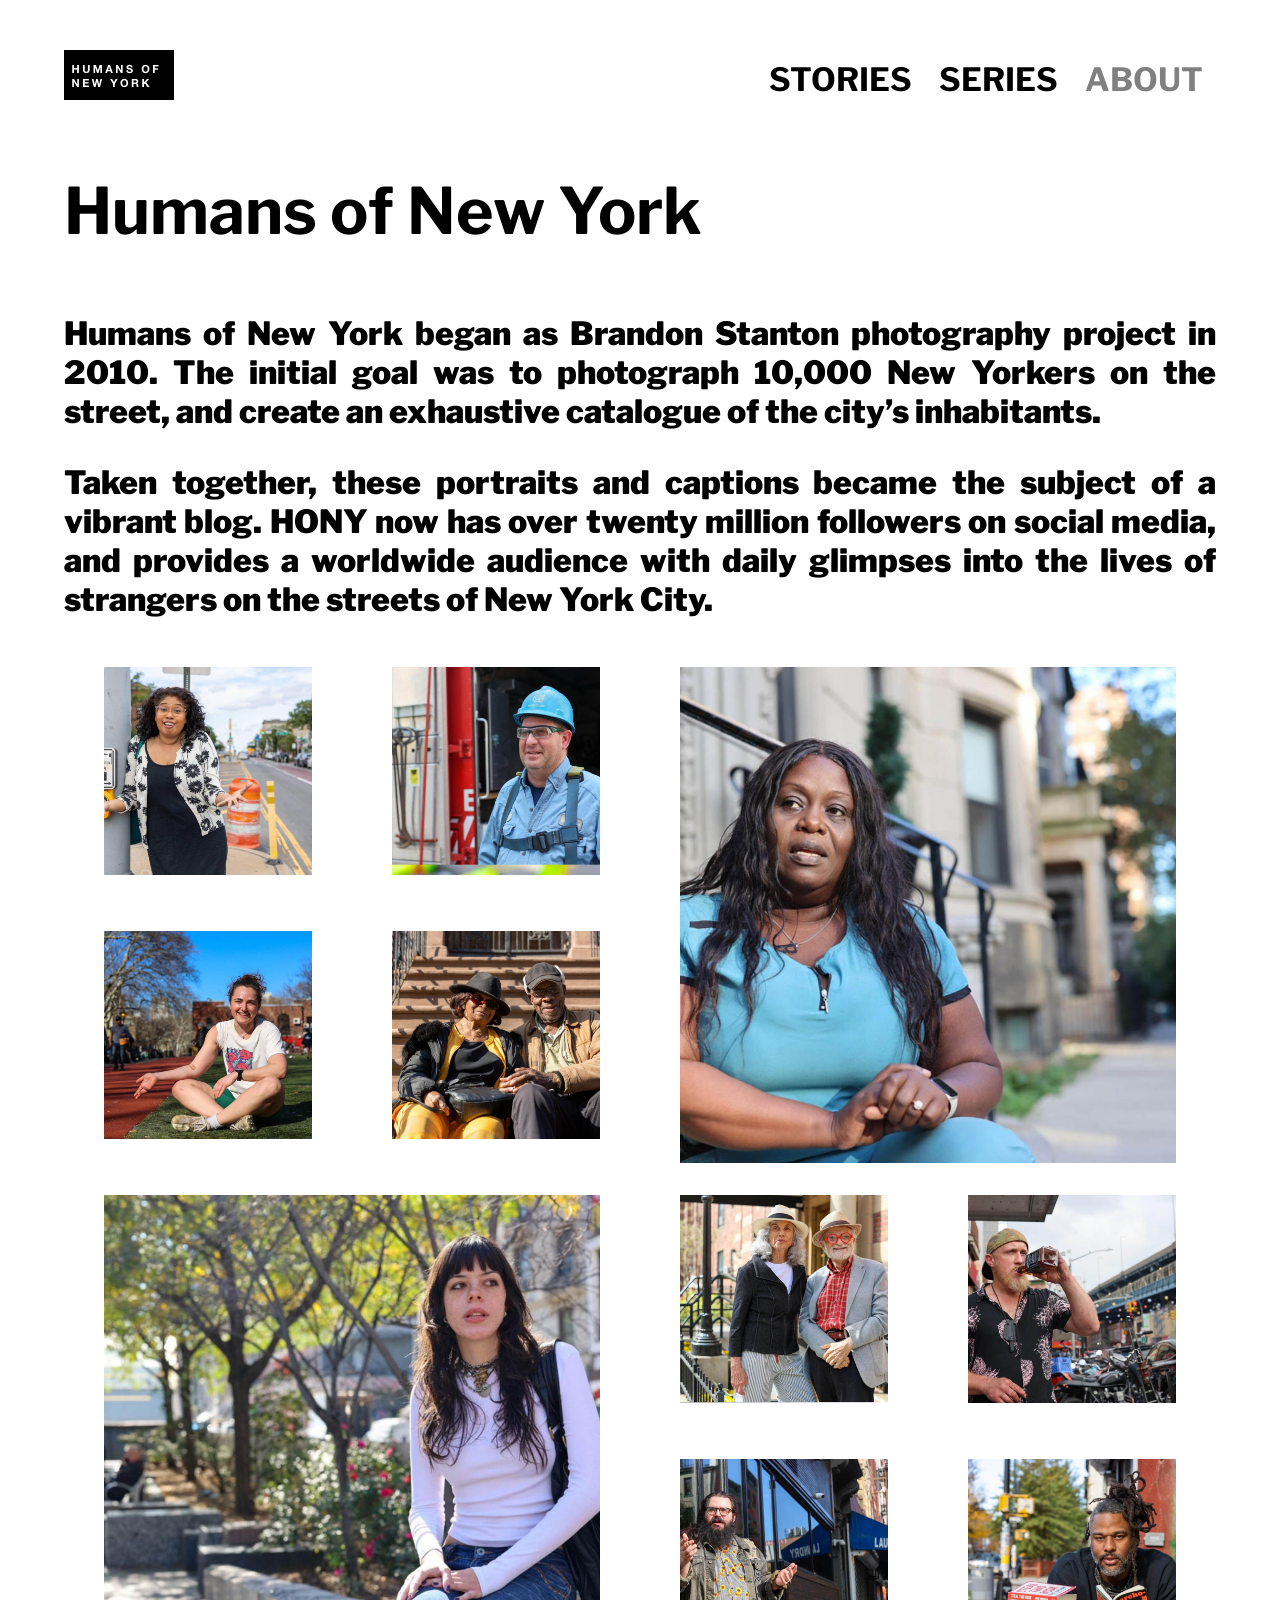
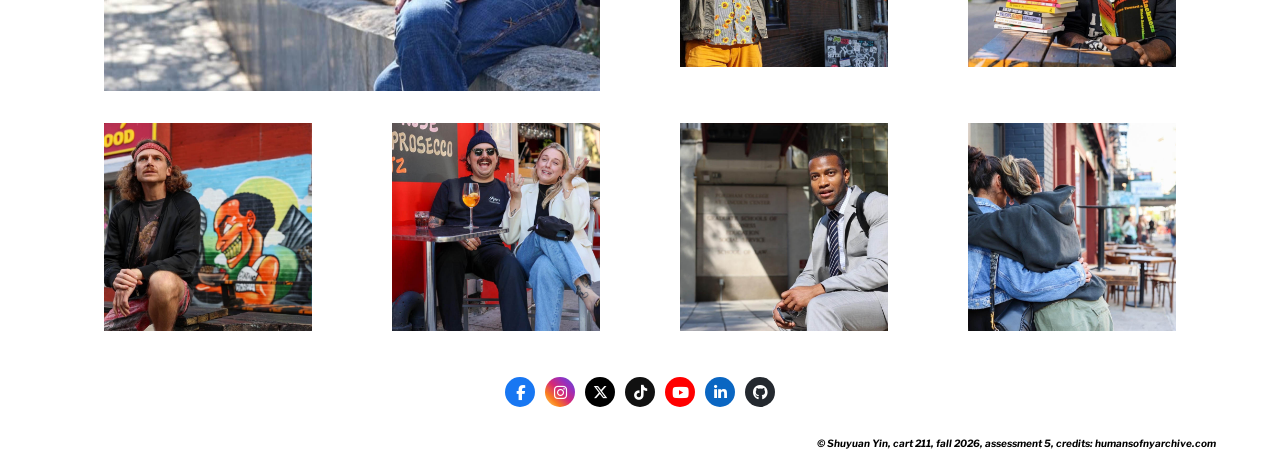
==== commit 669616eb: "Write name on html" ====
--- a/assessment5-6/index.html
+++ b/assessment5-6/index.html
@@ -12,14 +12,14 @@
     <meta charset="UTF-8">
 
     <!-- The title appears in the browser tab. -->
-    <title>Humans of New York | CART 211 Assessment 5</title>
+    <title>Humans of New York | CART 211 Assessment 5-6</title>
 
     <!-- A short description of the page used by search engines. -->
     <meta name="description" content="A Humans of New York story: “Ms. America pageant”. Course exercise (CART 211) exploring semantic HTML, CSS grid, and accessible media presentation.">
 
     <!-- Open Graph metadata controls how the page looks when shared on social media. -->
     <meta property="og:type" content="article">
-    <meta property="og:title" content="Humans of New York — “Ms. America pageant”">
+    <meta property="og:title" content="Humans of New York - Ms. America pageant">
     <meta property="og:description" content="A Humans of New York story presented for CART 211.">
 
     <!-- The page URL and image used in social media previews. -->
@@ -33,7 +33,7 @@
 
     <!-- Twitter card metadata controls the appearance of shared links on X. -->
     <meta name="twitter:card" content="summary_large_image">
-    <meta name="twitter:title" content="Humans of New York — “Ms. America pageant”">
+    <meta name="twitter:title" content="Humans of New York - 'Ms. America pageant'">
     <meta name="twitter:description" content="A Humans of New York story presented for CART 211.">
     <meta name="twitter:image" content="https://hybrid.concordia.ca/yourname/hony/assets/america_pageant_og.jpg">
 
@@ -41,11 +41,11 @@
     <link rel="canonical" href="https://hybrid.concordia.ca/yourname/hony/ms-america.html">
 
     <!-- Adds a small icon to the browser tab. -->
-    <link rel="icon" href="assets/favicon.ico">
+    <link rel="icon" href="favicon.ico">
 
     <!-- Identifies the author and copyright information. -->
-    <meta name="author" content="Your Name">
-    <meta name="copyright" content="© Your Name, student project, 2025">
+    <meta name="author" content="Shuyuan Yin">
+    <meta name="copyright" content="© Shuyuan Yin, student project, 2026">
 
     <!-- Connects this HTML file to the external CSS stylesheet. -->
     <!-- The CSS controls colours, fonts, spacing, layout, and responsiveness. -->
@@ -339,7 +339,7 @@
                 <!-- Credits identify the course project and source material. -->
                 <div class="credits">
                     <p>
-                        © your name, cart 211, fall 2025, assessment 5,
+                        © Shuyuan Yin, cart 211, fall 2026, assessment 5,
                         credits: humansofnyarchive.com
                     </p>
                 </div>
